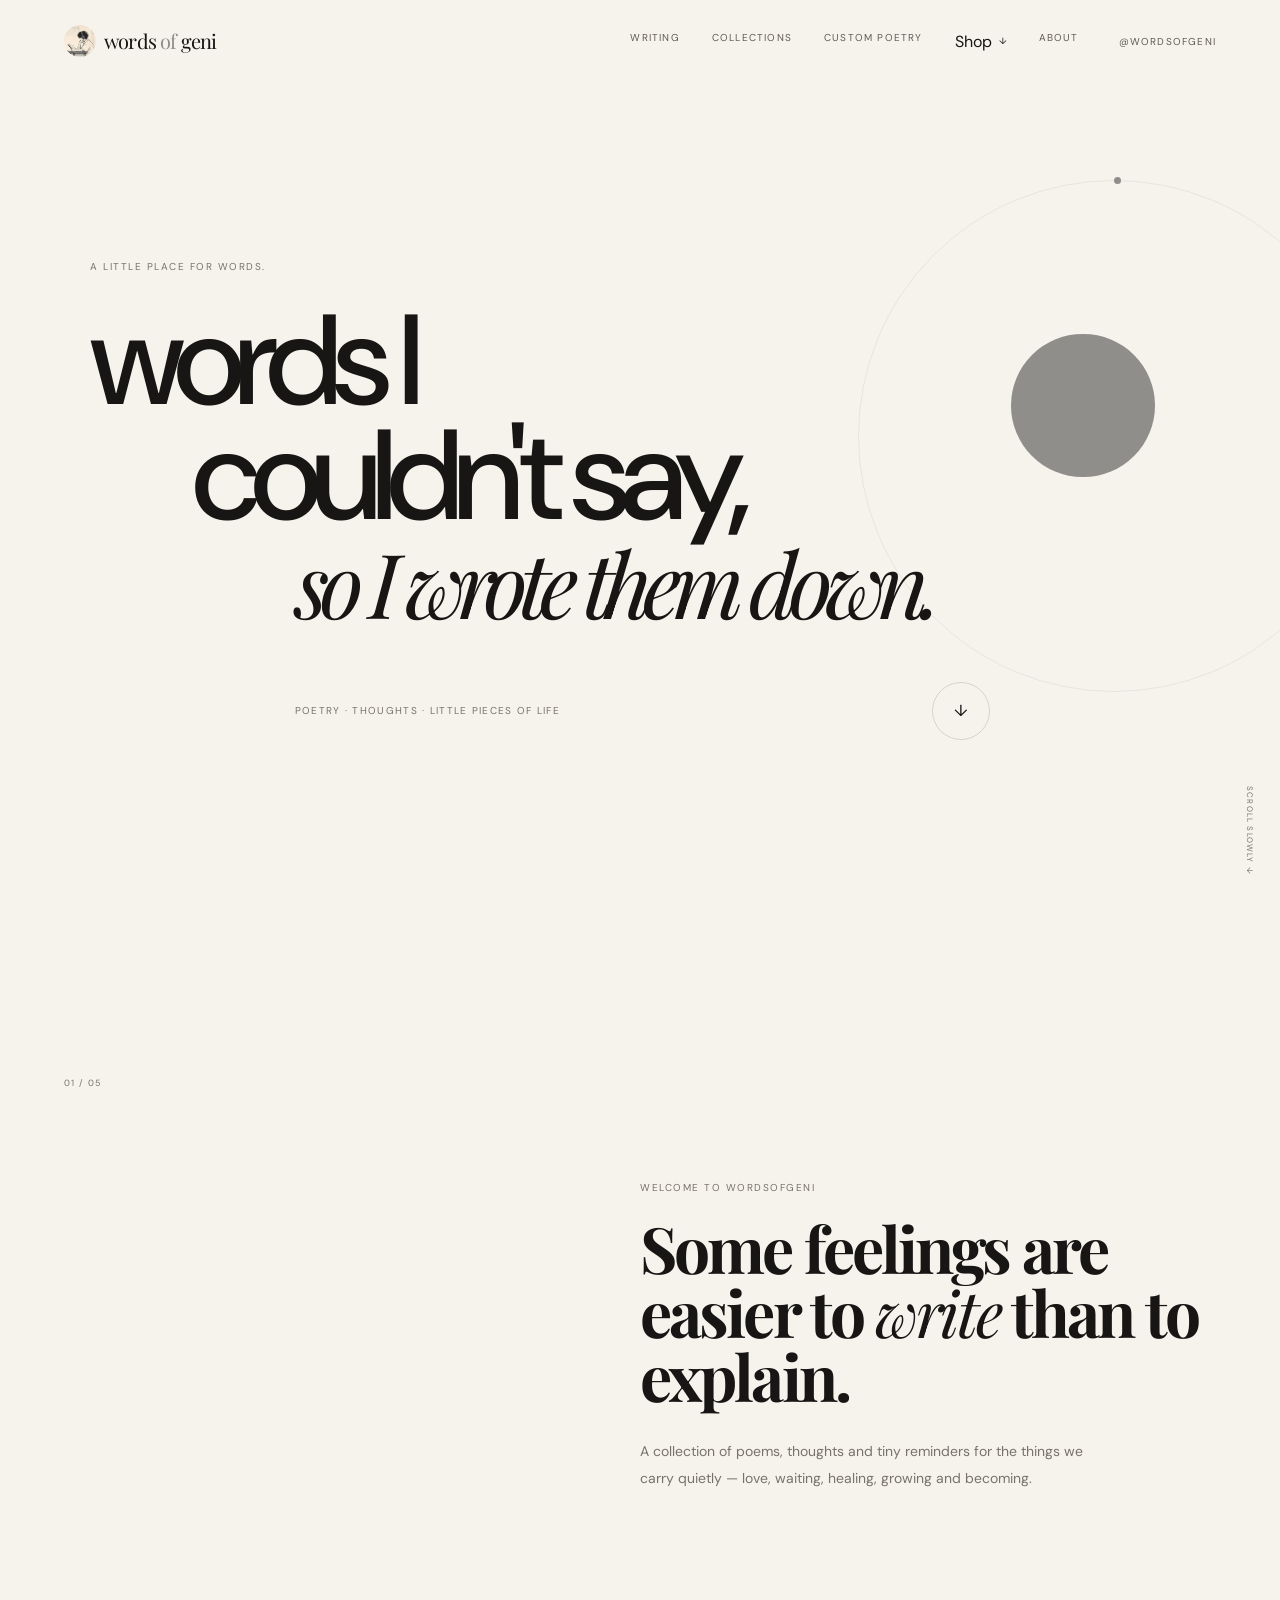
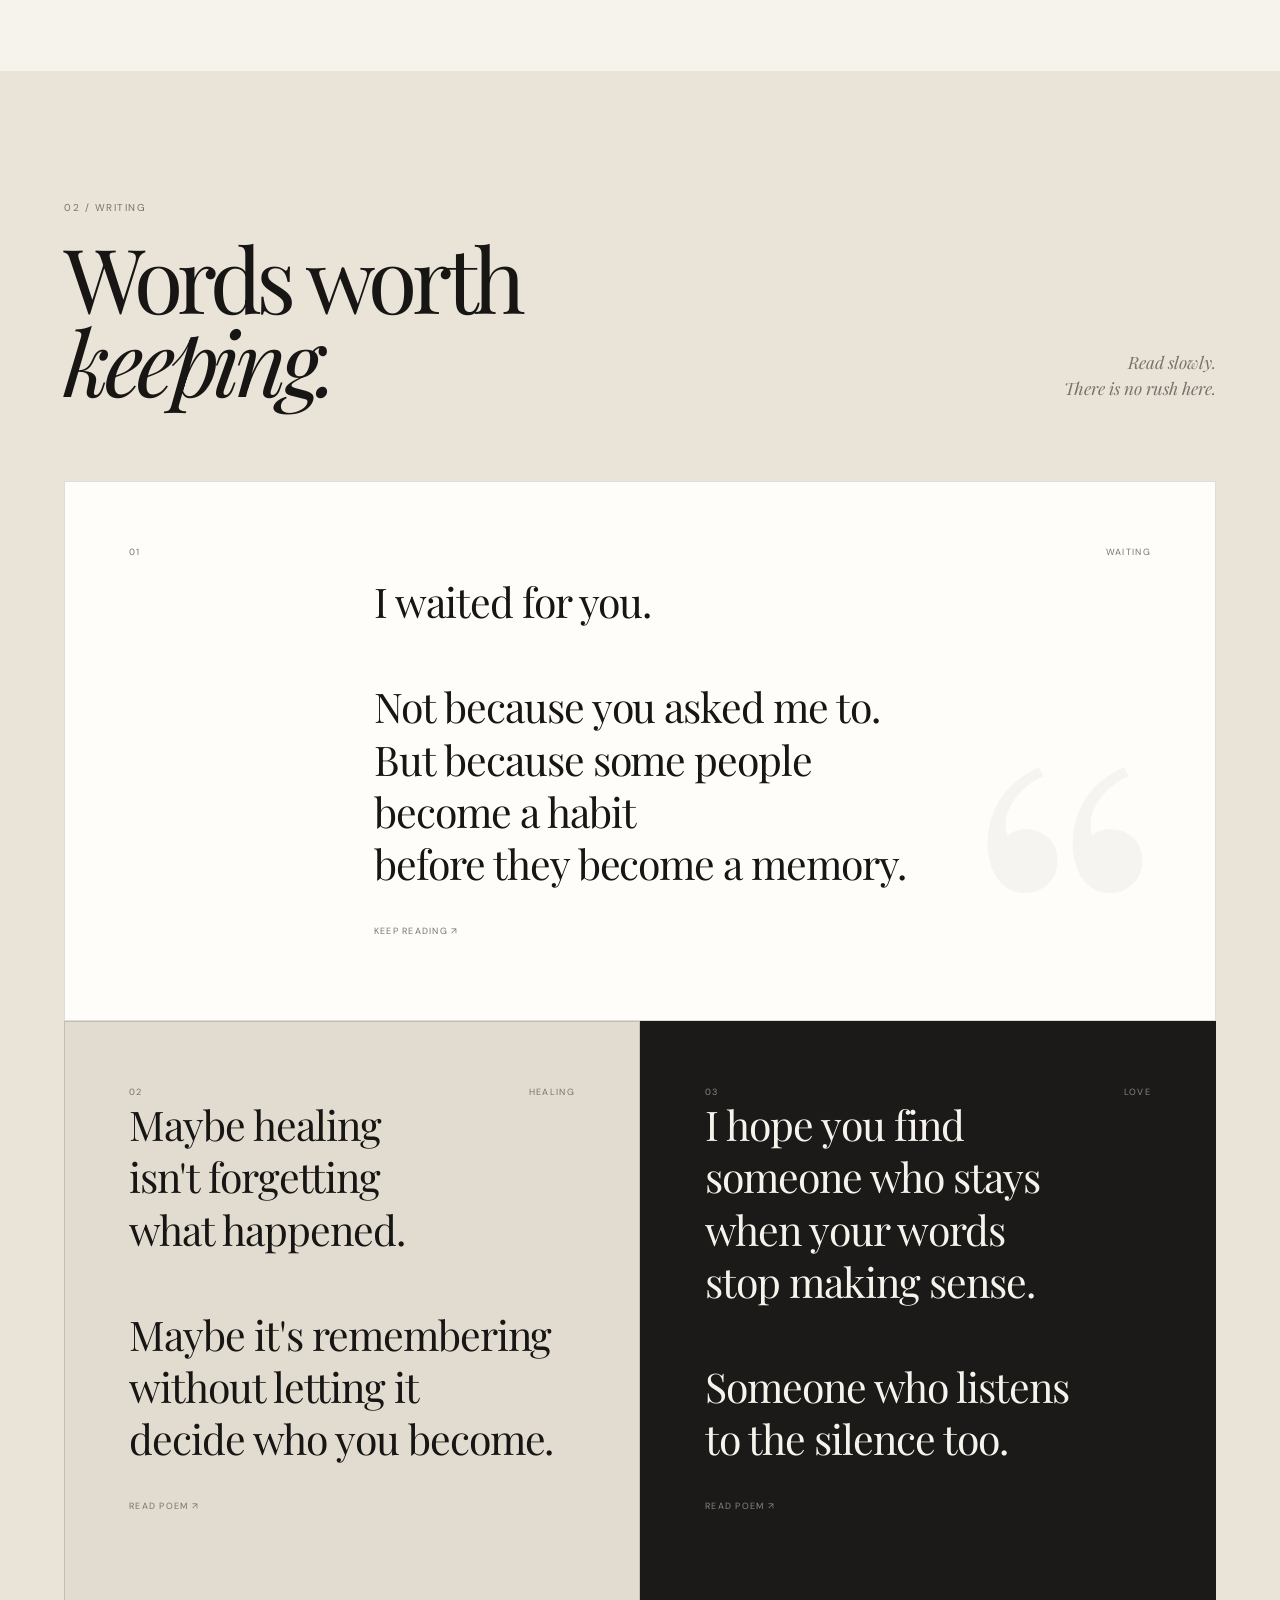
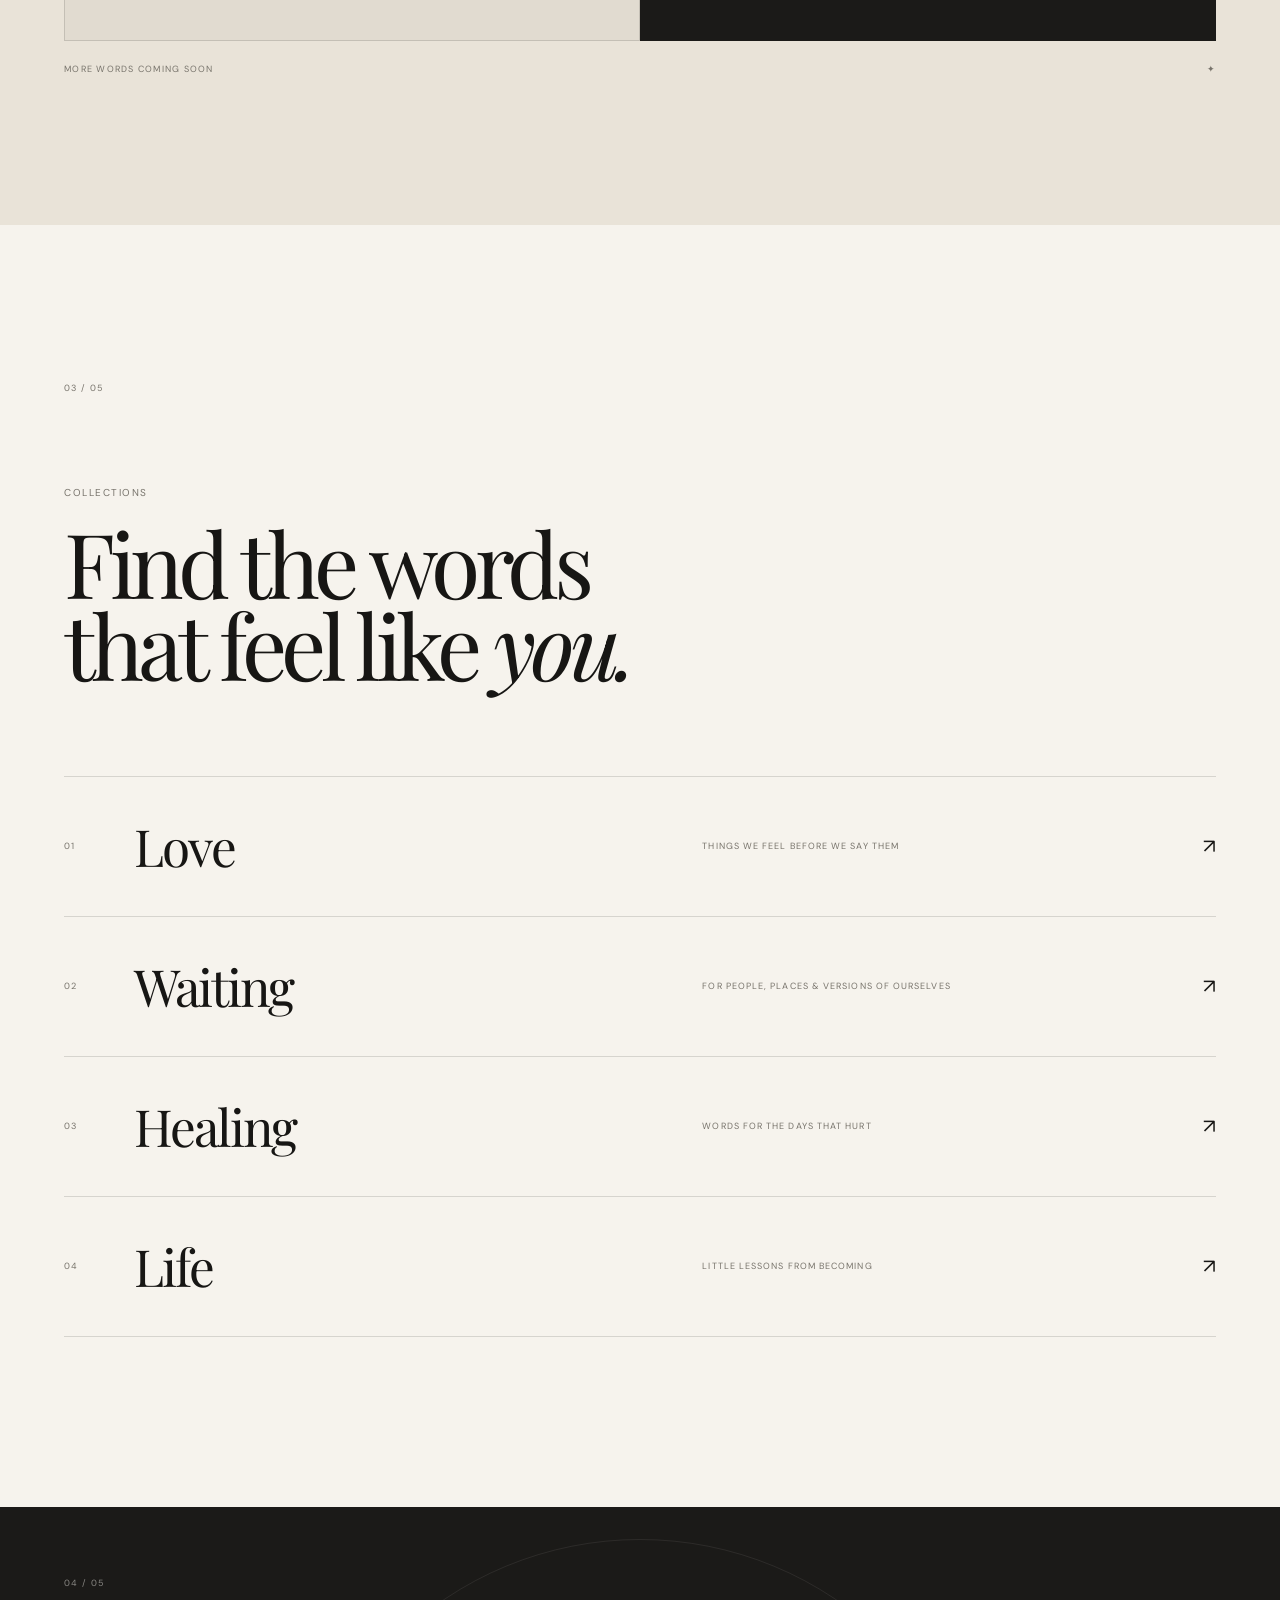
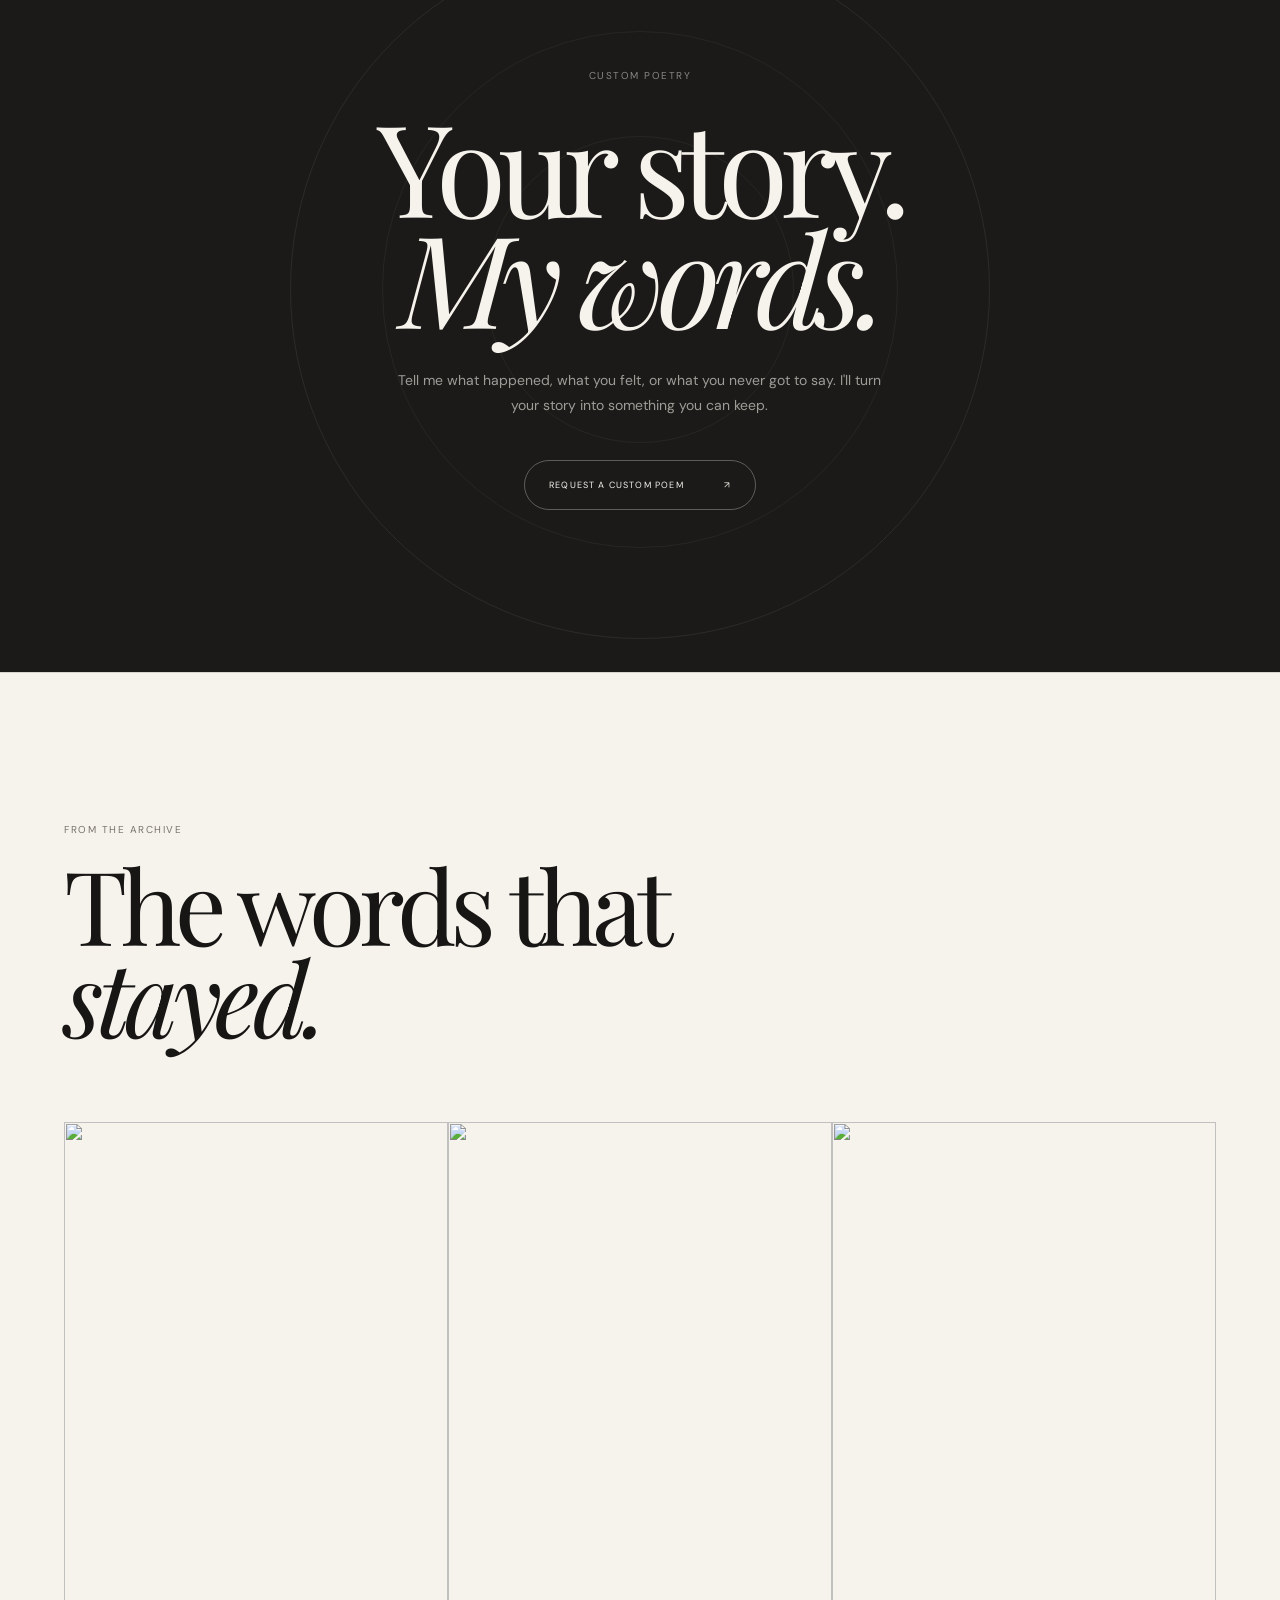
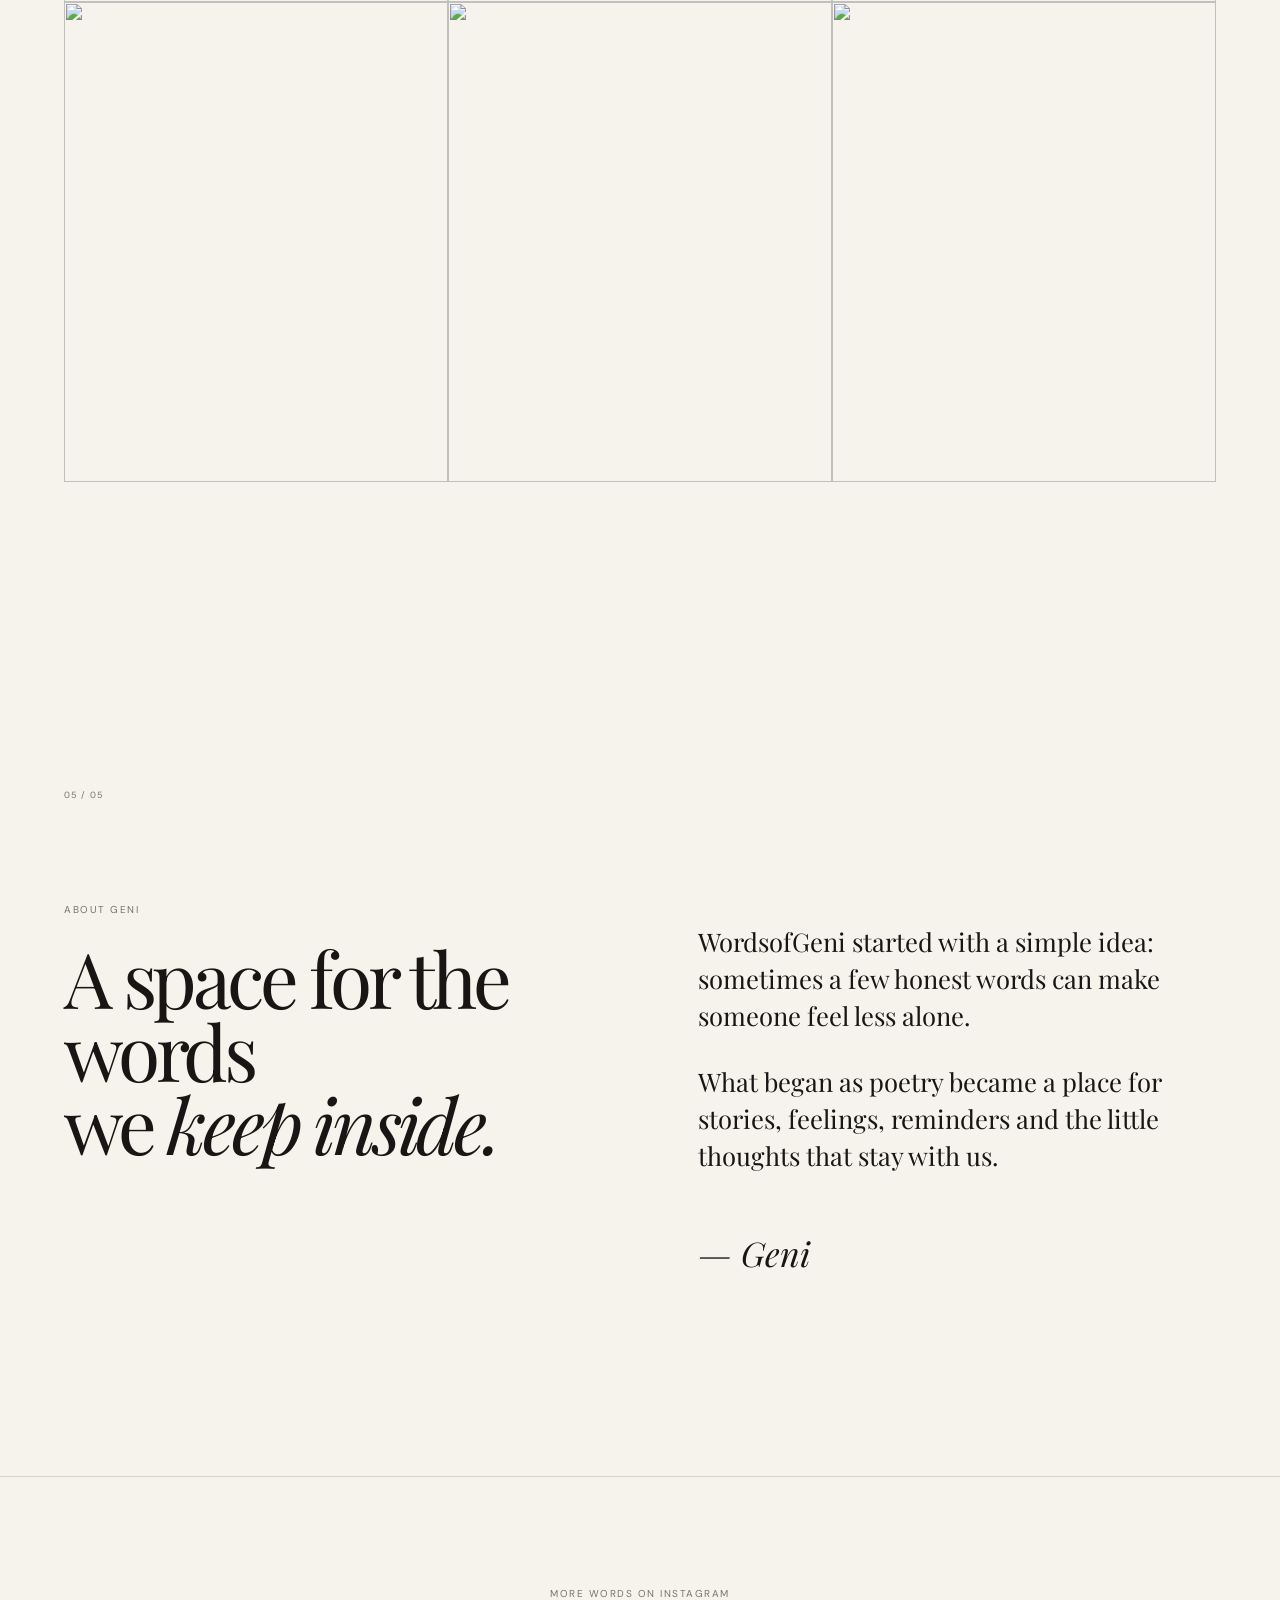
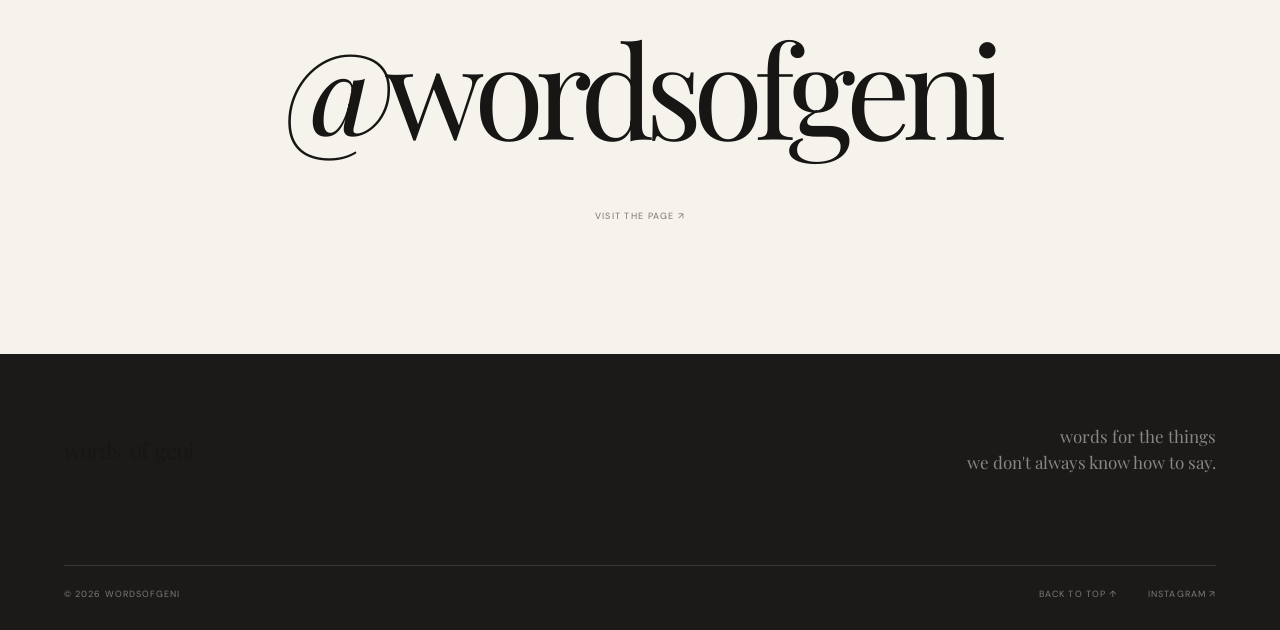
==== index.html @ d3c23aff "Initial WordsofGeni website" ====
<!DOCTYPE html>
<html lang="en">

<head>
    <meta charset="UTF-8" />
    <meta name="viewport" content="width=device-width, initial-scale=1.0" />

    <title>WordsofGeni</title>
    <link rel="icon" type="image/jpeg" href="img/geni.jpg">

    <meta name="description" content="WordsofGeni — poetry, thoughts, feelings and little pieces of life." />

    <link rel="preconnect" href="https://fonts.googleapis.com" />
    <link rel="preconnect" href="https://fonts.gstatic.com" crossorigin />

    <link
        href="https://fonts.googleapis.com/css2?family=DM+Sans:wght@400;500;600&family=Playfair+Display:ital,wght@0,400;0,500;1,400;1,500&display=swap"
        rel="stylesheet" />

    <link rel="stylesheet" href="style.css" />
</head>

<body>

    <!-- PAGE LOADER -->
    <div class="loader">
        <span>geni</span>
    </div>


    <!-- HEADER -->
    <header class="header">

        <a href="#home" class="logo">

            <img src="./img/geni.jpg" alt="WordsofGeni">

            <span class="logo-text">
                words <span>of</span> geni
            </span>

        </a>

        <nav class="nav">

            <a href="index.html#writing">
                Writing
            </a>

            <a href="index.html#collections">
                Collections
            </a>

            <a href="custom-poem.html">
                Custom Poetry
            </a>


            <!-- SHOP -->

            <div class="nav-shop">

                <button class="shop-trigger">
                    Shop
                    <span>↓</span>
                </button>


                <div class="shop-dropdown">

                    <a href="book.html">
                        <span>01</span>
                        Books
                    </a>

                    <a href="./Wallpaper/wallpaper.html">
                        <span>02</span>
                        Wallpapers
                    </a>

                    <a href="templates.html">
                        <span>03</span>
                        Templates
                    </a>

                </div>

            </div>


            <a href="index.html#about">
                About
            </a>

        </nav>
        <a href="https://instagram.com/wordsofgeni" target="_blank" class="instagram">
            @wordsofgeni
        </a>

        <button class="menu-btn" aria-label="Open menu">
            <span></span>
            <span></span>
        </button>

    </header>


    <!-- MOBILE MENU -->
    <div class="mobile-menu">

        <nav>
            <a href="#writing">Writing</a>
            <a href="#collections">Collections</a>
            <a href="#custom">Custom Poetry</a>
            <a href="#about">About</a>

            <a href="https://instagram.com/wordsofgeni" target="_blank">
                Instagram ↗
            </a>
        </nav>

    </div>


    <main id="home">


        <!-- HERO -->
        <section class="hero">

            <div class="hero-orbit">
                <div class="orbit"></div>
                <div class="moon"></div>
            </div>


            <div class="hero-content">

                <p class="eyebrow reveal">
                    A little place for words.
                </p>


                <h1>

                    <span class="reveal">
                        words I
                    </span>

                    <span class="reveal delay-1">
                        couldn't say,
                    </span>

                    <span class="serif italic reveal delay-2">
                        so I wrote them down.
                    </span>

                </h1>


                <div class="hero-bottom reveal delay-3">

                    <p>
                        poetry · thoughts · little pieces of life
                    </p>

                    <a href="#writing" class="circle-btn">
                        ↓
                    </a>

                </div>

            </div>


            <span class="scroll-note">
                scroll slowly ↓
            </span>

        </section>



        <!-- INTRO -->
        <section class="intro section">

            <span class="section-number">
                01 / 05
            </span>


            <div class="two-column">

                <div></div>


                <div class="intro-content reveal">

                    <p class="label">
                        Welcome to WordsofGeni
                    </p>

                    <h2>
                        Some feelings are easier to
                        <em>write</em>
                        than to explain.
                    </h2>

                    <p class="description">
                        A collection of poems, thoughts and tiny
                        reminders for the things we carry quietly —
                        love, waiting, healing, growing and becoming.
                    </p>

                </div>

            </div>

        </section>



        <!-- WRITING -->
        <section class="writing section" id="writing">

            <div class="section-heading reveal">

                <div>

                    <p class="label">
                        02 / Writing
                    </p>

                    <h2>
                        Words worth<br />
                        <em>keeping.</em>
                    </h2>

                </div>


                <p class="side-note">
                    Read slowly.<br />
                    There is no rush here.
                </p>

            </div>



            <!-- FEATURED POEM -->
            <article class="poem featured reveal">

                <div class="poem-meta">

                    <span>01</span>

                    <span>
                        waiting
                    </span>

                </div>


                <div class="poem-center">

                    <p>

                        I waited for you.

                        <br /><br />

                        Not because you asked me to.

                        <br />

                        But because some people

                        <br />

                        become a habit

                        <br />

                        before they become a memory.

                    </p>


                    <a href="#custom" class="text-link">
                        keep reading ↗
                    </a>

                </div>


                <span class="quote">
                    “
                </span>

            </article>



            <!-- TWO POEMS -->
            <div class="poem-grid">


                <article class="poem light reveal">

                    <div class="poem-meta">
                        <span>02</span>
                        <span>healing</span>
                    </div>


                    <p>

                        Maybe healing

                        <br />

                        isn't forgetting

                        <br />

                        what happened.

                        <br /><br />

                        Maybe it's remembering

                        <br />

                        without letting it

                        <br />

                        decide who you become.

                    </p>


                    <a href="#collections" class="text-link">
                        read poem ↗
                    </a>

                </article>



                <article class="poem dark reveal">

                    <div class="poem-meta">
                        <span>03</span>
                        <span>love</span>
                    </div>


                    <p>

                        I hope you find

                        <br />

                        someone who stays

                        <br />

                        when your words

                        <br />

                        stop making sense.

                        <br /><br />

                        Someone who listens

                        <br />

                        to the silence too.

                    </p>


                    <a href="#collections" class="text-link">
                        read poem ↗
                    </a>

                </article>

            </div>


            <div class="poem-footer">

                <span>
                    more words coming soon
                </span>

                <span>
                    ✦
                </span>

            </div>

        </section>



        <!-- COLLECTIONS -->
        <section class="collections section" id="collections">

            <span class="section-number">
                03 / 05
            </span>


            <div class="collections-heading reveal">

                <p class="label">
                    Collections
                </p>

                <h2>
                    Find the words<br />
                    that feel like
                    <em>you.</em>
                </h2>

            </div>


            <div class="collection-list">


                <a href="#" class="collection reveal">

                    <span>01</span>

                    <strong>
                        Love
                    </strong>

                    <small>
                        things we feel before we say them
                    </small>

                    <b>
                        ↗
                    </b>

                </a>



                <a href="#" class="collection reveal">

                    <span>02</span>

                    <strong>
                        Waiting
                    </strong>

                    <small>
                        for people, places & versions of ourselves
                    </small>

                    <b>
                        ↗
                    </b>

                </a>



                <a href="#" class="collection reveal">

                    <span>03</span>

                    <strong>
                        Healing
                    </strong>

                    <small>
                        words for the days that hurt
                    </small>

                    <b>
                        ↗
                    </b>

                </a>



                <a href="#" class="collection reveal">

                    <span>04</span>

                    <strong>
                        Life
                    </strong>

                    <small>
                        little lessons from becoming
                    </small>

                    <b>
                        ↗
                    </b>

                </a>

            </div>

        </section>



        <!-- CUSTOM POETRY -->
        <section class="custom" id="custom">

            <div class="custom-orbit"></div>


            <span class="section-number">
                04 / 05
            </span>


            <div class="custom-content reveal">

                <p class="label">
                    Custom Poetry
                </p>

                <h2>
                    Your story.
                    <br />
                    <em>My words.</em>
                </h2>

                <p>
                    Tell me what happened, what you felt,
                    or what you never got to say.
                    I'll turn your story into something
                    you can keep.
                </p>


                <a href="custom-poem.html" class="button">
                    Request a custom poem
                    <span>↗</span>
                </a>

            </div>

        </section>

        <section class="archive-section">

            <div class="archive-heading reveal">
                <p class="label">FROM THE ARCHIVE</p>

                <h2>
                    The words that
                    <em>stayed.</em>
                </h2>
            </div>


            <div class="archive-grid reveal">

                <div class="archive-post">
                    <img src="img/archive/post-01.jpg" alt="">
                </div>

                <div class="archive-post">
                    <img src="img/archive/post-02.jpg" alt="">
                </div>

                <div class="archive-post">
                    <img src="img/archive/post-03.jpg" alt="">
                </div>

                <div class="archive-post">
                    <img src="img/archive/post-04.jpg" alt="">
                </div>

                <div class="archive-post">
                    <img src="img/archive/post-05.jpg" alt="">
                </div>

                <div class="archive-post">
                    <img src="img/archive/post-06.jpg" alt="">
                </div>

            </div>

        </section>

        <!-- ABOUT -->
        <section class="about section" id="about">

            <span class="section-number">
                05 / 05
            </span>


            <div class="about-grid">

                <div class="about-title reveal">

                    <p class="label">
                        About Geni
                    </p>

                    <h2>
                        A space for the words
                        <br />
                        we
                        <em>keep inside.</em>
                    </h2>

                </div>


                <div class="about-text reveal">

                    <p>
                        WordsofGeni started with a simple idea:
                        sometimes a few honest words can make
                        someone feel less alone.
                    </p>

                    <p>
                        What began as poetry became a place for
                        stories, feelings, reminders and the little
                        thoughts that stay with us.
                    </p>

                    <p class="signature">
                        — Geni
                    </p>

                </div>

            </div>

        </section>



        <!-- INSTAGRAM -->
        <section class="instagram-section">

            <div class="instagram-content reveal">

                <p class="label">
                    More words on Instagram
                </p>

                <h2>
                    @wordsofgeni
                </h2>

                <a href="https://instagram.com/wordsofgeni" target="_blank" class="text-link">
                    visit the page ↗
                </a>

            </div>

        </section>

    </main>



    <!-- FOOTER -->
    <footer>

        <div class="footer-top">

            <a href="#home" class="logo">
                words <span>of</span> geni
            </a>

            <p>
                words for the things<br />
                we don't always know how to say.
            </p>

        </div>


        <div class="footer-bottom">

            <span>
                © <span id="year"></span> WordsofGeni
            </span>


            <div>

                <a href="#home">
                    back to top ↑
                </a>

                <a href="https://instagram.com/wordsofgeni" target="_blank">
                    instagram ↗
                </a>

            </div>

        </div>

    </footer>


    <script src="script.js"></script>

</body>

</html>
---- style.css ----
:root {
  --paper: #f6f3ed;
  --paper-dark: #e9e3d8;
  --ink: #171614;
  --muted: #77736b;
  --line: rgba(23, 22, 20, 0.14);
  --dark: #1b1a18;

  --serif: "Playfair Display", Georgia, serif;
  --sans: "DM Sans", Arial, sans-serif;

  --ease: cubic-bezier(.22, 1, .36, 1);
}


* {
  margin: 0;
  padding: 0;
  box-sizing: border-box;
}


html {
  scroll-behavior: smooth;
}


body {
  background: var(--paper);
  color: var(--ink);
  font-family: var(--sans);
  overflow-x: hidden;
  -webkit-font-smoothing: antialiased;
}


body.menu-open {
  overflow: hidden;
}


::selection {
  background: var(--ink);
  color: var(--paper);
}


a {
  color: inherit;
  text-decoration: none;
}


button {
  font-family: inherit;
}


/* =========================
   LOADER
========================= */

.loader {
  position: fixed;
  inset: 0;
  z-index: 9999;

  display: grid;
  place-items: center;

  background: var(--ink);
  color: var(--paper);

  transition:
    transform 1s var(--ease);
}


.loader.hide {
  transform: translateY(-100%);
}


.loader span {
  font-family: var(--serif);
  font-style: italic;
  font-size: 60px;

  animation: loaderPulse 1s infinite alternate;
}


@keyframes loaderPulse {

  from {
    opacity: .3;
    transform: translateY(5px);
  }

  to {
    opacity: 1;
    transform: translateY(-5px);
  }

}


/* =========================
   HEADER
========================= */

.header {
  position: fixed;

  top: 0;
  left: 0;

  width: 100%;
  height: 82px;

  padding: 0 5vw;

  display: flex;
  align-items: center;
  justify-content: space-between ;

  z-index: 100;

  transition:
    background .4s ease,
    backdrop-filter .4s ease;
}


.header.scrolled {
  background: rgba(246, 243, 237, .85);
  backdrop-filter: blur(15px);
  border-bottom: 1px solid var(--line);
}


.logo {
  display: flex;
  align-items: center;
  gap: 8px;
  color: var(--ink);
  font-family: var(--serif);
  font-size: 22px;
  text-decoration: none;
  letter-spacing: -0.04em;
}
.logo img {
    width: 32px;
    height: 32px;
    object-fit: cover;
    border-radius: 50%;

    flex-shrink: 0;
}

.logo-text {
    font-family: var(--serif);
    font-size: 20px;
    line-height: 1;
    letter-spacing: -.04em;
}

.logo-text span {
    opacity: .45;
}


.nav {
  display: flex;
  gap: 32px;
  margin-left: auto;
  margin-right: 40px;
}


.nav a,
.instagram {
  position: relative;

  font-size: 10px;
  text-transform: uppercase;
  letter-spacing: .12em;

  color: #5f5b54;
}


.nav a::after,
.instagram::after,
.footer-bottom a::after {
  content: "";

  position: absolute;

  left: 0;
  bottom: -5px;

  width: 100%;
  height: 1px;

  background: currentColor;

  transform: scaleX(0);
  transform-origin: right;

  transition: transform .4s var(--ease);
}


.nav a:hover::after,
.instagram:hover::after,
.footer-bottom a:hover::after {
  transform: scaleX(1);
  transform-origin: left;
}

/* =========================
   SHOP NAV DROPDOWN
========================= */

.nav-shop {
  position: relative;
}


.shop-trigger {
  display: flex;

  align-items: center;

  gap: 7px;

  padding: 0;

  border: 0;

  background: none;

  color: inherit;

  font-family: inherit;

  font-size: inherit;

  cursor: pointer;
}


.shop-trigger span {
  font-size: 9px;

  transition:
    transform .4s var(--ease);
}


.nav-shop:hover .shop-trigger span {
  transform: rotate(180deg);
}


.shop-dropdown {
  position: absolute;

  top: calc(100% + 20px);

  left: 50%;

  width: 210px;

  padding: 10px;

  transform:
    translateX(-50%)
    translateY(10px);

  background: var(--paper);

  border: 1px solid var(--line);

  box-shadow:
    0 20px 50px rgba(0,0,0,.1);

  opacity: 0;

  visibility: hidden;

  pointer-events: none;

  transition:
    opacity .35s ease,
    transform .45s var(--ease),
    visibility .35s ease;
}


.nav-shop:hover .shop-dropdown,
.nav-shop:focus-within .shop-dropdown {

  opacity: 1;

  visibility: visible;

  pointer-events: auto;

  transform:
    translateX(-50%)
    translateY(0);

}


.shop-dropdown a {

  display: flex;

  align-items: center;

  gap: 15px;

  padding: 14px 12px;

  color: var(--ink);

  font-family: var(--serif);

  font-size: 19px;

  transition:
    background .3s ease,
    padding-left .3s ease;

}


.shop-dropdown a:hover {

  background: var(--paper-dark);

  padding-left: 18px;

}


.shop-dropdown a span {

  font-family: var(--sans);

  font-size: 7px;

  letter-spacing: .1em;

  color: var(--muted);

}
/* =========================
   MOBILE MENU
========================= */

.menu-btn {
  display: none;

  width: 42px;
  height: 42px;

  border-radius: 50%;
  border: 1px solid var(--line);

  background: transparent;

  position: relative;

  cursor: pointer;
}


.menu-btn span {
  position: absolute;

  left: 13px;

  width: 15px;
  height: 1px;

  background: var(--ink);

  transition: .4s var(--ease);
}


.menu-btn span:first-child {
  top: 17px;
}


.menu-btn span:last-child {
  top: 23px;
}


.menu-btn.active span:first-child {
  top: 20px;
  transform: rotate(45deg);
}


.menu-btn.active span:last-child {
  top: 20px;
  transform: rotate(-45deg);
}


.mobile-menu {
  position: fixed;
  inset: 0;

  z-index: 90;

  display: grid;
  place-items: center;

  background: var(--paper);

  transform: translateY(-100%);

  transition: transform .8s var(--ease);
}


.mobile-menu.open {
  transform: translateY(0);
}


.mobile-menu nav {
  display: flex;
  flex-direction: column;
  gap: 18px;

  text-align: center;
}


.mobile-menu a {
  font-family: var(--serif);
  font-size: 42px;
}


/* =========================
   COMMON
========================= */

.section {
  padding: 150px 5vw;
}


.label,
.eyebrow {
  font-size: 10px;

  text-transform: uppercase;
  letter-spacing: .15em;

  color: var(--muted);
}


.section-number {
  font-size: 9px;

  text-transform: uppercase;
  letter-spacing: .15em;

  color: var(--muted);
}


.serif,
em {
  font-family: var(--serif);
  font-weight: 400;
}


.italic {
  font-style: italic;
}


/* =========================
   HERO
========================= */

.hero {
  min-height: 100vh;

  position: relative;

  display: flex;
  align-items: center;

  padding: 100px 5vw 60px;

  overflow: hidden;
}


.hero-content {
  width: 100%;
  max-width: 1100px;

  margin: 60px auto 0;
}


.hero h1 {
  margin-top: 30px;

  font-size: clamp(55px, 10vw, 150px);

  line-height: .9;

  letter-spacing: -.07em;

  font-weight: 500;

  position: relative;

  z-index: 2;
}


.hero h1 span {
  display: block;
}


.hero h1 span:nth-child(2) {
  padding-left: 8vw;
}


.hero h1 span:nth-child(3) {
  padding-left: 16vw;

  font-size: .7em;
  line-height: 1.1;
}


.hero-bottom {
  margin-top: 50px;

  padding-left: 16vw;

  display: flex;
  align-items: center;
  justify-content: space-between;

  max-width: 900px;
}


.hero-bottom p {
  font-size: 10px;

  text-transform: uppercase;
  letter-spacing: .13em;

  color: var(--muted);
}


.circle-btn {
  width: 58px;
  height: 58px;

  border: 1px solid var(--line);

  border-radius: 50%;

  display: grid;
  place-items: center;

  transition:
    background .4s var(--ease),
    color .4s var(--ease),
    transform .4s var(--ease);
}


.circle-btn:hover {
  background: var(--ink);
  color: var(--paper);

  transform: rotate(-10deg);
}


.scroll-note {
  position: absolute;

  right: 25px;
  bottom: 25px;

  writing-mode: vertical-rl;

  font-size: 8px;

  text-transform: uppercase;
  letter-spacing: .15em;

  color: var(--muted);
}


/* Moon */

.hero-orbit {
  position: absolute;

  width: 40vw;
  height: 40vw;

  max-width: 520px;
  max-height: 520px;

  right: -7vw;
  top: 20%;

  opacity: .45;
}


.orbit {
  position: absolute;
  inset: 0;

  border: 1px solid var(--line);
  border-radius: 50%;

  animation: rotateOrbit 25s linear infinite;
}


.orbit::after {
  content: "";

  position: absolute;

  top: -4px;
  left: 50%;

  width: 7px;
  height: 7px;

  border-radius: 50%;

  background: var(--ink);
}


.moon {
  position: absolute;

  width: 28%;
  aspect-ratio: 1;

  top: 30%;
  left: 30%;
  background: var(--ink);

  border-radius: 50%;

  box-shadow:
    28px -14px 0 -5px var(--paper);
}


@keyframes rotateOrbit {

  to {
    transform: rotate(360deg);
  }

}


/* =========================
   INTRO
========================= */

.intro {
  padding-top: 170px;
  padding-bottom: 180px;
}


.two-column {
  display: grid;
  grid-template-columns: 1fr 1fr;

  margin-top: 90px;
}


.intro-content {
  max-width: 600px;
}


.intro-content h2 {
  margin: 22px 0 30px;

  font-family: var(--serif);

  font-size: clamp(38px, 5vw, 65px);

  line-height: 1;

  letter-spacing: -.045em;
}


.description {
  max-width: 450px;

  color: var(--muted);

  font-size: 14px;

  line-height: 1.9;
}


/* =========================
   WRITING
========================= */

.writing {
  background: var(--paper-dark);

  padding-top: 130px;
  padding-bottom: 150px;
}


.section-heading {
  display: flex;
  justify-content: space-between;
  align-items: flex-end;

  margin-bottom: 80px;
}


.section-heading h2,
.collections-heading h2 {
  margin-top: 22px;

  font-family: var(--serif);

  font-size: clamp(55px, 7vw, 100px);

  line-height: .92;

  font-weight: 400;

  letter-spacing: -.06em;
}


.side-note {
  font-family: var(--serif);
  font-style: italic;

  color: var(--muted);

  font-size: 17px;

  line-height: 1.5;

  text-align: right;
}


/* Poems */

.poem {
  position: relative;

  min-height: 540px;

  padding: clamp(30px, 5vw, 70px);

  border: 1px solid var(--line);

  overflow: hidden;

  transition:
    transform .6s var(--ease);
}


.poem:hover {
  transform: translateY(-6px);
}


.featured {
  background: #fffdf9;

  display: flex;
  flex-direction: column;
  justify-content: space-between;
}


.poem-meta {
  display: flex;
  justify-content: space-between;

  font-size: 9px;

  text-transform: uppercase;
  letter-spacing: .15em;

  color: var(--muted);
}


.poem-center {
  max-width: 700px;

  margin: auto;

  position: relative;
  z-index: 2;
}


.poem-center p,
.poem-grid .poem > p {
  font-family: var(--serif);

  font-size: clamp(26px, 3.2vw, 47px);

  line-height: 1.28;

  letter-spacing: -.025em;
}


.text-link {
  display: inline-block;

  margin-top: 35px;

  font-size: 9px;

  text-transform: uppercase;
  letter-spacing: .14em;

  color: var(--muted);

  transition: transform .4s var(--ease);
}


.text-link:hover {
  transform: translateX(5px);
}


.quote {
  position: absolute;

  right: 4%;
  bottom: -14%;

  font-family: var(--serif);

  font-size: 500px;

  line-height: .7;

  color: rgba(23,22,20,.035);
}


.poem-grid {
  display: grid;

  grid-template-columns: 1fr 1fr;
}


.poem-grid .poem {
  min-height: 620px;
}


.light {
  background: #e1dbd0;
}


.dark {
  background: var(--dark);

  color: var(--paper);

  border-color: transparent;
}


.dark .poem-meta,
.dark .text-link {
  color: rgba(246,243,237,.5);
}


.poem-footer {
  display: flex;
  justify-content: space-between;

  padding-top: 22px;

  font-size: 9px;

  text-transform: uppercase;
  letter-spacing: .14em;

  color: var(--muted);
}


/* =========================
   COLLECTIONS
========================= */

.collections {
  padding-top: 150px;
  padding-bottom: 170px;
}


.collections-heading {
  margin-top: 90px;
  margin-bottom: 90px;
}


.collection-list {
  border-top: 1px solid var(--line);
}


.collection {
  display: grid;

  grid-template-columns:
    70px
    1.2fr
    1fr
    40px;

  align-items: center;

  min-height: 140px;

  border-bottom: 1px solid var(--line);

  transition:
    background .5s var(--ease),
    padding .5s var(--ease);
}


.collection:hover {
  background: var(--paper-dark);

  padding-left: 25px;
  padding-right: 25px;
}


.collection span,
.collection small {
  font-size: 9px;

  text-transform: uppercase;
  letter-spacing: .12em;

  color: var(--muted);
}


.collection strong {
  font-family: var(--serif);

  font-size: clamp(32px, 4vw, 55px);

  font-weight: 400;

  letter-spacing: -.04em;
}


.collection b {
  justify-self: end;

  font-size: 20px;

  font-weight: 400;

  transition: transform .4s var(--ease);
}


.collection:hover b {
  transform: translate(5px, -5px);
}


/* =========================
   CUSTOM POETRY
========================= */

.custom {
  min-height: 85vh;

  position: relative;

  display: grid;
  place-items: center;

  text-align: center;

  padding: 100px 5vw;

  background: var(--dark);

  color: var(--paper);

  overflow: hidden;
}


.custom > .section-number {
  position: absolute;

  top: 70px;
  left: 5vw;

  color: rgba(246,243,237,.5);
}


.custom-content {
  position: relative;

  z-index: 2;

  max-width: 800px;
}


.custom .label {
  color: rgba(246,243,237,.5);
}


.custom h2 {
  margin: 28px 0 35px;

  font-family: var(--serif);

  font-size: clamp(65px, 10vw, 145px);

  line-height: .87;

  font-weight: 400;

  letter-spacing: -.065em;
}


.custom-content > p:not(.label) {
  max-width: 500px;

  margin: auto;

  color: rgba(246,243,237,.6);

  font-size: 14px;

  line-height: 1.8;
}


.button {
  display: inline-flex;

  gap: 40px;

  align-items: center;

  margin-top: 42px;

  padding: 18px 24px;

  border: 1px solid rgba(246,243,237,.3);

  border-radius: 100px;

  font-size: 9px;

  text-transform: uppercase;
  letter-spacing: .13em;

  transition:
    background .4s var(--ease),
    color .4s var(--ease),
    transform .4s var(--ease);
}


.button:hover {
  background: var(--paper);

  color: var(--ink);

  transform: translateY(-4px);
}


.custom-orbit {
  position: absolute;

  width: 55vw;
  max-width: 700px;

  aspect-ratio: 1;

  border: 1px solid rgba(246,243,237,.08);

  border-radius: 50%;
}


.custom-orbit::before,
.custom-orbit::after {
  content: "";

  position: absolute;

  border: 1px solid rgba(246,243,237,.05);

  border-radius: 50%;
}


.custom-orbit::before {
  inset: 13%;
}


.custom-orbit::after {
  inset: 28%;
}


/* =========================
   ABOUT
========================= */

.about {
  padding-top: 150px;
  padding-bottom: 170px;
}


.about-grid {
  display: grid;

  grid-template-columns: 1fr 1fr;

  gap: 10%;

  margin-top: 100px;
}


.about-title h2 {
  margin-top: 25px;

  font-family: var(--serif);

  font-size: clamp(48px, 6vw, 90px);

  font-weight: 400;

  line-height: .95;

  letter-spacing: -.055em;
}


.about-text {
  max-width: 500px;

  padding-top: 20px;
}


.about-text p {
  margin-bottom: 28px;

  font-family: var(--serif);

  font-size: clamp(21px, 2vw, 29px);

  line-height: 1.45;
}


.about-text .signature {
  margin-top: 55px;

  font-style: italic;

  font-size: 34px;
}


/* =========================
   INSTAGRAM
========================= */

.instagram-section {
  padding: 110px 5vw 130px;

  border-top: 1px solid var(--line);

  text-align: center;
}


.instagram-content h2 {
  margin: 30px 0;

  font-family: var(--serif);

  font-size: clamp(55px, 10vw, 145px);

  line-height: .9;

  letter-spacing: -.07em;

  font-weight: 400;
}


/* =========================
   FOOTER
========================= */

footer {
  background: var(--dark);

  color: var(--paper);

  padding: 70px 5vw 30px;
}


.footer-top {
  display: flex;
  justify-content: space-between;

  padding-bottom: 90px;
}


.footer-top p {
  color: rgba(246,243,237,.5);

  font-family: var(--serif);

  font-size: 17px;

  line-height: 1.5;

  text-align: right;
}


.footer-bottom {
  display: flex;

  justify-content: space-between;

  padding-top: 22px;

  border-top: 1px solid rgba(246,243,237,.13);

  color: rgba(246,243,237,.45);

  font-size: 9px;

  text-transform: uppercase;
  letter-spacing: .12em;
}


.footer-bottom div {
  display: flex;
  gap: 30px;
}


.footer-bottom a {
  position: relative;
}


/* =========================
   SCROLL REVEAL
========================= */

.reveal {
  opacity: 0;

  transform: translateY(40px);

  transition:
    opacity 1s var(--ease),
    transform 1s var(--ease);
}


.reveal.visible {
  opacity: 1;

  transform: translateY(0);
}


.delay-1 {
  transition-delay: .12s;
}


.delay-2 {
  transition-delay: .24s;
}


.delay-3 {
  transition-delay: .36s;
}


/* =========================
   MOBILE
========================= */

@media (max-width: 900px) {

  .nav,
  .instagram {
    display: none;
  }


  .menu-btn {
    display: block;
  }


  .hero-orbit {
    width: 65vw;
    height: 65vw;

    right: -25vw;

    opacity: .3;
  }


  .two-column,
  .about-grid {
    grid-template-columns: 1fr;

    gap: 55px;
  }


  .poem-grid {
    grid-template-columns: 1fr;
  }


  .collection {
    grid-template-columns:
      50px
      1fr
      40px;
  }


  .collection small {
    display: none;
  }

}


@media (max-width: 600px) {

  .header {
    height: 72px;

    padding: 0 24px;
  }


  .section {
    padding-left: 24px;
    padding-right: 24px;

    padding-top: 100px;
    padding-bottom: 110px;
  }


  .hero {
    min-height: 95vh;

    padding-left: 24px;
    padding-right: 24px;
  }


  .hero h1 {
    font-size: 14vw;
  }


  .hero h1 span:nth-child(2) {
    padding-left: 5vw;
  }


  .hero h1 span:nth-child(3) {
    padding-left: 9vw;
  }


  .hero-bottom {
    padding-left: 9vw;

    margin-top: 40px;
  }


  .hero-bottom p {
    max-width: 180px;

    line-height: 1.6;
  }


  .scroll-note {
    display: none;
  }


  .section-heading {
    display: block;

    margin-bottom: 55px;
  }


  .side-note {
    margin-top: 30px;

    text-align: left;
  }


  .poem {
    min-height: 480px;

    padding: 28px;
  }


  .poem-grid .poem {
    min-height: 520px;
  }


  .collection {
    min-height: 110px;
  }


  .collection strong {
    font-size: 32px;
  }


  .custom {
    min-height: 80vh;
  }


  .custom h2 {
    font-size: 18vw;
  }


  .custom-orbit {
    width: 110vw;
  }


  .footer-top {
    flex-direction: column;

    gap: 50px;
  }


  .footer-top p {
    text-align: left;
  }


  .footer-bottom {
    flex-direction: column;

    gap: 20px;
  }


  .footer-bottom div {
    gap: 20px;
  }

}

/* =========================
   CUSTOM POEM PAGE
========================= */

.custom-page {
  background: var(--paper);
}


/* HERO */

.custom-hero {
  min-height: 100vh;

  position: relative;

  display: flex;
  align-items: center;

  padding: 120px 5vw 100px;

  overflow: hidden;
}


.back-link {
  position: absolute;

  top: 120px;
  left: 5vw;

  font-size: 9px;

  text-transform: uppercase;

  letter-spacing: .13em;

  color: var(--muted);
}


.custom-page-content {
  width: 100%;
  max-width: 1000px;

  margin: auto;

  text-align: center;
}


.custom-page-content h1 {
  margin-top: 30px;

  font-size: clamp(70px, 12vw, 170px);

  line-height: .85;

  letter-spacing: -.07em;

  font-weight: 500;
}


.custom-page-content h1 span {
  display: block;
}


.custom-page-content h1 span:nth-child(2) {
  font-size: .7em;

  margin-top: 15px;
}


.custom-description {
  max-width: 480px;

  margin: 45px auto;

  color: var(--muted);

  font-family: var(--serif);

  font-size: 18px;

  line-height: 1.65;
}


.custom-page-content .circle-btn {
  margin: auto;
}


/* REQUEST */

.request-section {
  padding: 150px 5vw 170px;

  background: var(--paper-dark);
}


.request-heading {
  max-width: 700px;

  margin: 0 auto 80px;

  text-align: center;
}


.request-heading h2 {
  margin: 25px 0;

  font-family: var(--serif);

  font-size: clamp(50px, 7vw, 90px);

  line-height: .95;

  letter-spacing: -.055em;

  font-weight: 400;
}


.request-heading > p:last-child {
  color: var(--muted);

  font-size: 14px;

  line-height: 1.7;
}


.request-form {
  width: min(850px, 100%);

  margin: auto;

  padding: clamp(30px, 5vw, 60px);

  background: var(--paper);

  border: 1px solid var(--line);
}


.form-row {
  display: grid;

  grid-template-columns: 1fr 1fr;

  gap: 25px;
}


.form-group {
  margin-bottom: 32px;
}


.form-group label {
  display: block;

  margin-bottom: 10px;

  font-size: 9px;

  text-transform: uppercase;

  letter-spacing: .13em;

  color: var(--muted);
}


.form-group input,
.form-group textarea,
.form-group select {
  width: 100%;

  padding: 15px 0;

  border: 0;

  border-bottom: 1px solid var(--line);

  outline: none;

  background: transparent;

  color: var(--ink);

  font-family: var(--sans);

  font-size: 14px;

  border-radius: 0;

  transition: border-color .3s ease;
}


.form-group textarea {
  resize: vertical;

  line-height: 1.7;
}


.form-group input::placeholder,
.form-group textarea::placeholder {
  color: #aaa59c;
}


.form-group input:focus,
.form-group textarea:focus,
.form-group select:focus {
  border-color: var(--ink);
}


.form-group select {
  cursor: pointer;
}


.submit-poem {
  width: 100%;

  display: flex;

  align-items: center;

  justify-content: space-between;

  padding: 20px 25px;

  border: 0;

  border-radius: 100px;

  background: var(--ink);

  color: var(--paper);

  cursor: pointer;

  font-size: 9px;

  text-transform: uppercase;

  letter-spacing: .13em;

  transition:
    transform .4s var(--ease),
    background .4s var(--ease);
}


.submit-poem:hover {
  transform: translateY(-4px);

  background: #292723;
}


.submit-poem span:last-child {
  font-size: 18px;
}


@media (max-width: 600px) {

  .custom-hero {
    padding-left: 24px;
    padding-right: 24px;
  }


  .back-link {
    left: 24px;
  }


  .custom-page-content h1 {
    font-size: 18vw;
  }


  .custom-description {
    font-size: 16px;
  }


  .request-section {
    padding-left: 24px;
    padding-right: 24px;
  }


  .request-form {
    padding: 28px 20px;
  }


  .form-row {
    grid-template-columns: 1fr;

    gap: 0;
  }

}

/* =========================
   WORDSOFGENI SHOP
========================= */

.shop-page {
  background: var(--paper);
}


/* HERO */

.shop-hero {
  min-height: 85vh;

  position: relative;

  display: flex;
  align-items: center;

  padding: 140px 5vw 100px;

  overflow: hidden;
}


.shop-hero-content {
  width: min(900px, 100%);

  margin: auto;

  text-align: center;
}


.shop-hero-content h1 {
  margin: 30px auto;

  max-width: 900px;

  font-family: var(--serif);

  font-size: clamp(65px, 10vw, 145px);

  line-height: .88;

  letter-spacing: -.065em;

  font-weight: 400;
}


.shop-hero-content h1 em {
  display: block;
}


.shop-hero-content > p:last-child {
  max-width: 460px;

  margin: 40px auto 0;

  color: var(--muted);

  font-size: 14px;

  line-height: 1.8;
}


/* SHOP SECTION */

.products-section {
  padding: 140px 5vw 170px;

  border-top: 1px solid var(--line);
}


.shop-heading {
  max-width: 700px;

  margin: 0 auto 80px;

  text-align: center;
}


.shop-heading h2 {
  margin-top: 25px;

  font-family: var(--serif);

  font-size: clamp(55px, 7vw, 95px);

  line-height: .9;

  letter-spacing: -.06em;

  font-weight: 400;
}


/* BOOKS */

.product-grid {
  width: min(1050px, 100%);

  margin: auto;

  display: grid;

  grid-template-columns: repeat(2, 1fr);

  gap: 70px;
}


.product-cover {
  aspect-ratio: 3 / 4;

  display: flex;

  flex-direction: column;

  align-items: center;

  justify-content: center;

  position: relative;

  padding: 40px;

  text-align: center;

  box-shadow: 0 30px 70px rgba(0,0,0,.12);

  transition:
    transform .7s var(--ease);
}


.product-card:hover .product-cover {
  transform: translateY(-10px) rotate(-1deg);
}


.book-cover-one {
  background: #1c1b19;

  color: var(--paper);
}


.book-cover-two {
  background: #ddd5c7;

  color: var(--ink);
}


.product-cover span {
  font-family: var(--serif);

  font-size: clamp(35px, 5vw, 65px);

  line-height: .9;

  letter-spacing: -.04em;
}


.product-cover small {
  position: absolute;

  bottom: 30px;

  font-size: 8px;

  letter-spacing: .2em;
}


.product-info {
  padding-top: 30px;
}


.product-type,
.template-info > p {
  margin-bottom: 12px;

  font-size: 8px;

  letter-spacing: .15em;

  color: var(--muted);
}


.product-info h3,
.template-info h3 {
  font-family: var(--serif);

  font-size: 30px;

  font-weight: 400;

  margin-bottom: 12px;
}


.product-info > p {
  max-width: 430px;

  color: var(--muted);

  font-size: 13px;

  line-height: 1.7;
}


.product-bottom {
  display: flex;

  align-items: center;

  justify-content: space-between;

  margin-top: 25px;
}


.product-bottom strong {
  font-family: var(--serif);

  font-size: 25px;

  font-weight: 400;
}


.product-button {
  display: inline-flex;

  align-items: center;

  gap: 15px;

  padding: 13px 20px;

  border: 1px solid var(--line);

  border-radius: 100px;

  font-size: 8px;

  text-transform: uppercase;

  letter-spacing: .12em;

  transition:
    background .4s ease,
    color .4s ease,
    transform .4s ease;
}


.product-button:hover {
  background: var(--ink);

  color: var(--paper);

  transform: translateY(-3px);
}


/* WALLPAPERS */

.wallpaper-grid {
  width: min(1100px, 100%);

  margin: auto;

  display: grid;

  grid-template-columns: repeat(3, 1fr);

  gap: 25px;
}


.wallpaper-preview {
  aspect-ratio: 9 / 16;

  padding: 35px 25px;

  display: flex;

  flex-direction: column;

  align-items: center;

  justify-content: center;

  text-align: center;

  position: relative;

  overflow: hidden;

  transition:
    transform .6s var(--ease);
}


.wallpaper-product:hover .wallpaper-preview {
  transform: translateY(-8px);
}


.wallpaper-one {
  background: #ded6c9;
}


.wallpaper-two {
  background: #bdb6aa;
}


.wallpaper-three {
  background: #292723;

  color: var(--paper);
}


.wallpaper-preview span {
  font-family: var(--serif);

  font-size: clamp(25px, 3vw, 42px);

  line-height: 1;

  letter-spacing: -.04em;
}


.wallpaper-preview small {
  position: absolute;

  bottom: 20px;

  font-size: 7px;

  letter-spacing: .15em;
}


.wallpaper-meta {
  display: flex;

  align-items: flex-start;

  justify-content: space-between;

  gap: 15px;

  padding: 25px 0 15px;
}


.wallpaper-meta p {
  margin-bottom: 8px;

  font-size: 7px;

  letter-spacing: .14em;

  color: var(--muted);
}


.wallpaper-meta h3 {
  font-family: var(--serif);

  font-size: 22px;

  font-weight: 400;
}


.wallpaper-meta strong {
  font-family: var(--serif);

  font-size: 20px;

  font-weight: 400;
}


.product-button.full {
  width: 100%;

  justify-content: space-between;
}


/* TEMPLATES */

.template-grid {
  width: min(1050px, 100%);

  margin: auto;

  display: grid;

  grid-template-columns: repeat(2, 1fr);

  gap: 60px;
}


.template-preview {
  display: grid;

  grid-template-columns: 1fr 1fr 1fr;

  gap: 12px;

  align-items: center;
}


.template-slide {
  aspect-ratio: 9 / 16;

  display: flex;

  align-items: center;

  justify-content: center;

  padding: 20px;

  background: #ded7cc;

  text-align: center;

  transition:
    transform .6s var(--ease);
}


.template-product:hover .template-slide:nth-child(1) {
  transform: rotate(-3deg) translateY(8px);
}


.template-product:hover .template-slide:nth-child(2) {
  transform: translateY(-10px);
}


.template-product:hover .template-slide:nth-child(3) {
  transform: rotate(3deg) translateY(8px);
}


.template-slide span {
  font-family: var(--serif);

  font-size: clamp(15px, 2vw, 27px);

  line-height: 1;

  letter-spacing: -.03em;
}


.small-slide {
  background: var(--ink);

  color: var(--paper);
}


.quote-slide {
  background: #c9c0b2;
}


.template-info {
  padding-top: 30px;
}


.template-info > span {
  color: var(--muted);

  font-size: 12px;
}


/* MOBILE */

@media (max-width: 700px) {

  .shop-hero {
    min-height: 75vh;

    padding: 120px 24px 80px;
  }


  .shop-hero-content h1 {
    font-size: 18vw;
  }


  .products-section {
    padding: 100px 24px 120px;
  }


  .product-grid,
  .template-grid {
    grid-template-columns: 1fr;

    gap: 70px;
  }


  .wallpaper-grid {
    grid-template-columns: 1fr 1fr;

    gap: 15px;
  }


  .wallpaper-product:last-child {
    grid-column: 1 / -1;

    width: 50%;

    margin: auto;
  }


  .template-preview {
    gap: 7px;
  }

}


@media (max-width: 450px) {

  .wallpaper-grid {
    grid-template-columns: 1fr;
  }


  .wallpaper-product:last-child {
    width: 100%;
  }

}

/* =========================
   ARCHIVE OLD Post 
========================= */

.archive-section {
  padding: 150px 5vw;
  border-top: 1px solid var(--line);
}

.archive-heading {
  max-width: 850px;
  margin-bottom: 80px;
}

.archive-heading h2 {
  margin-top: 22px;
  font-family: var(--serif);
  font-size: clamp(55px, 8vw, 105px);
  line-height: .9;
  letter-spacing: -.06em;
  font-weight: 400;
}

.archive-heading h2 em {
  font-style: italic;
}


/* ARCHIVE POSTS */

.archive-grid {
  display: grid;
  grid-template-columns: repeat(3, 1fr);
  gap: 0;
  width: 100%;
}

.archive-post {
  overflow: hidden;
  aspect-ratio: 4 / 5;
}

.archive-post img {
  display: block;
  width: 100%;
  height: 100%;
  object-fit: cover;

  transition: transform 1s var(--ease);
}

.archive-post:hover img {
  transform: scale(1.03);
}


/* MOBILE */

@media (max-width: 800px) {

  .archive-section {
    padding: 110px 24px;
  }

  .archive-grid {
    grid-template-columns: repeat(2, 1fr);
  }

}

@media (max-width: 500px) {

  .archive-grid {
    grid-template-columns: 1fr;
  }

}
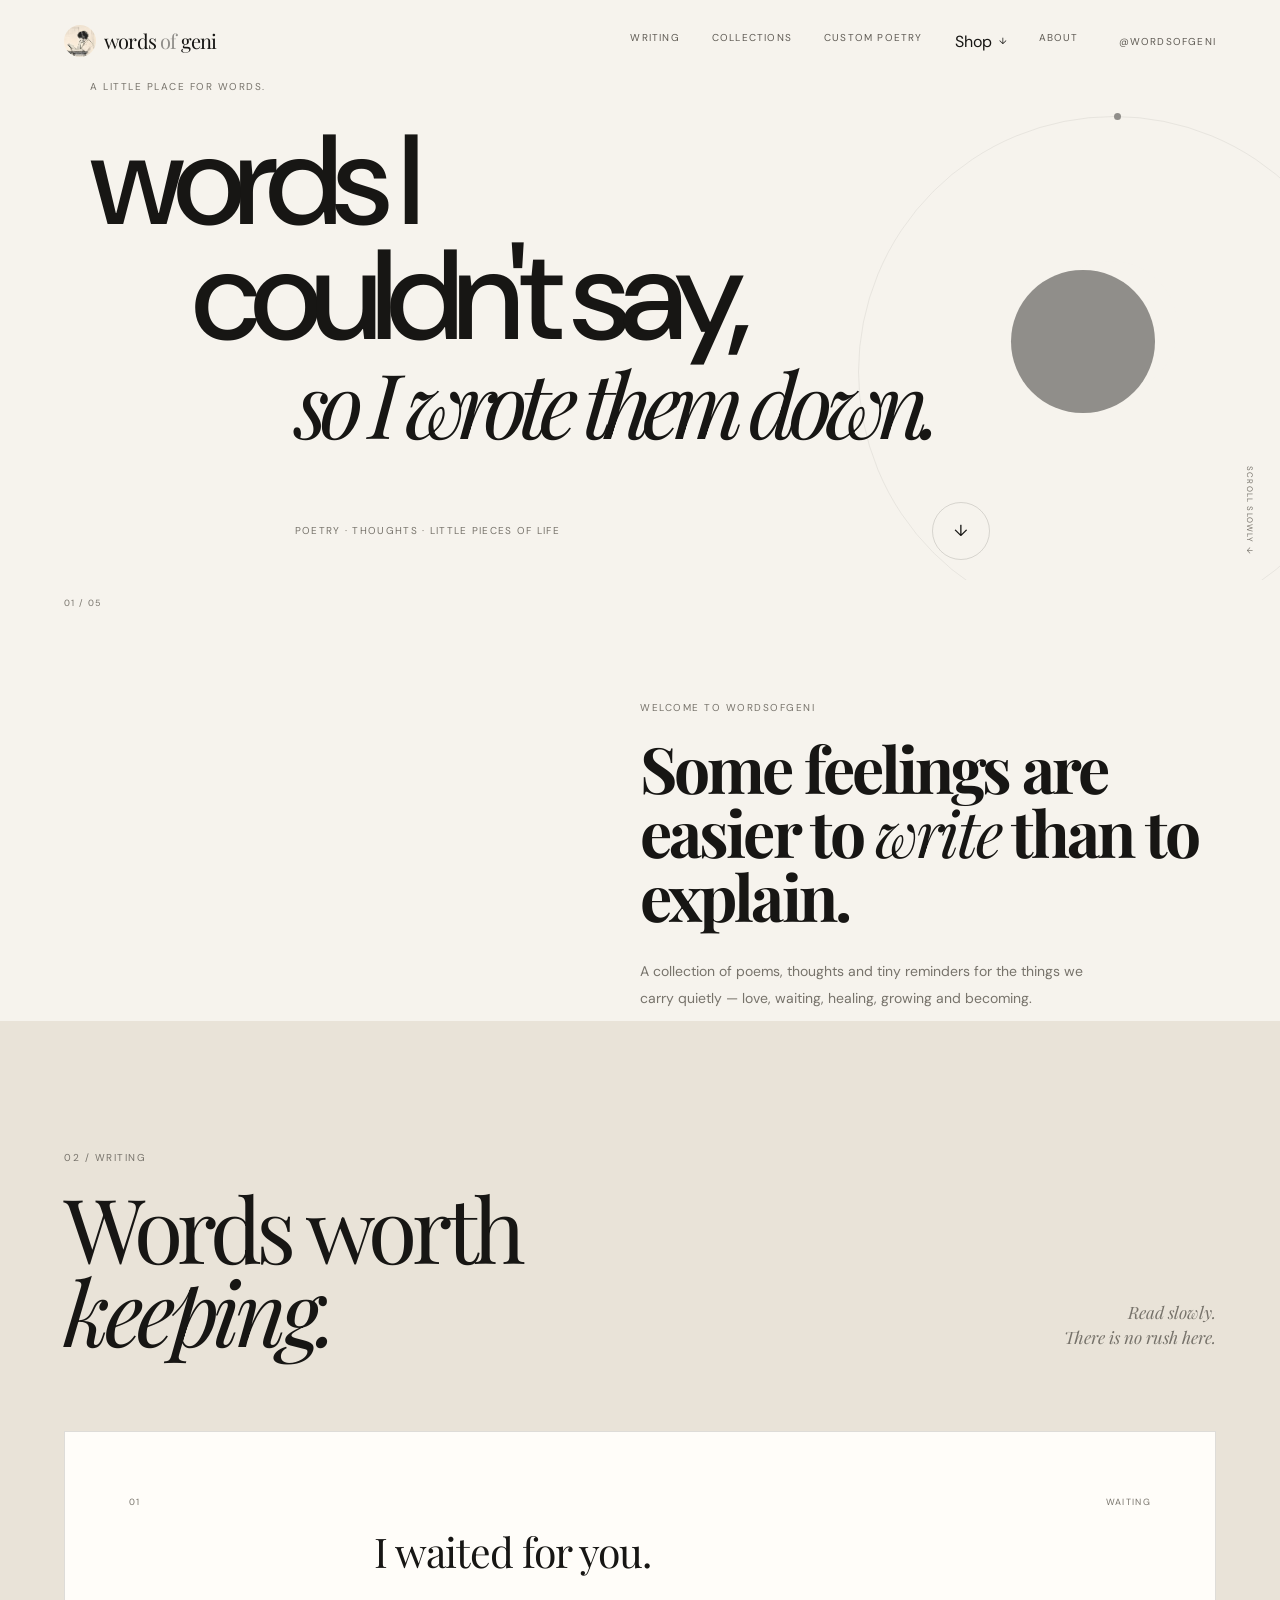
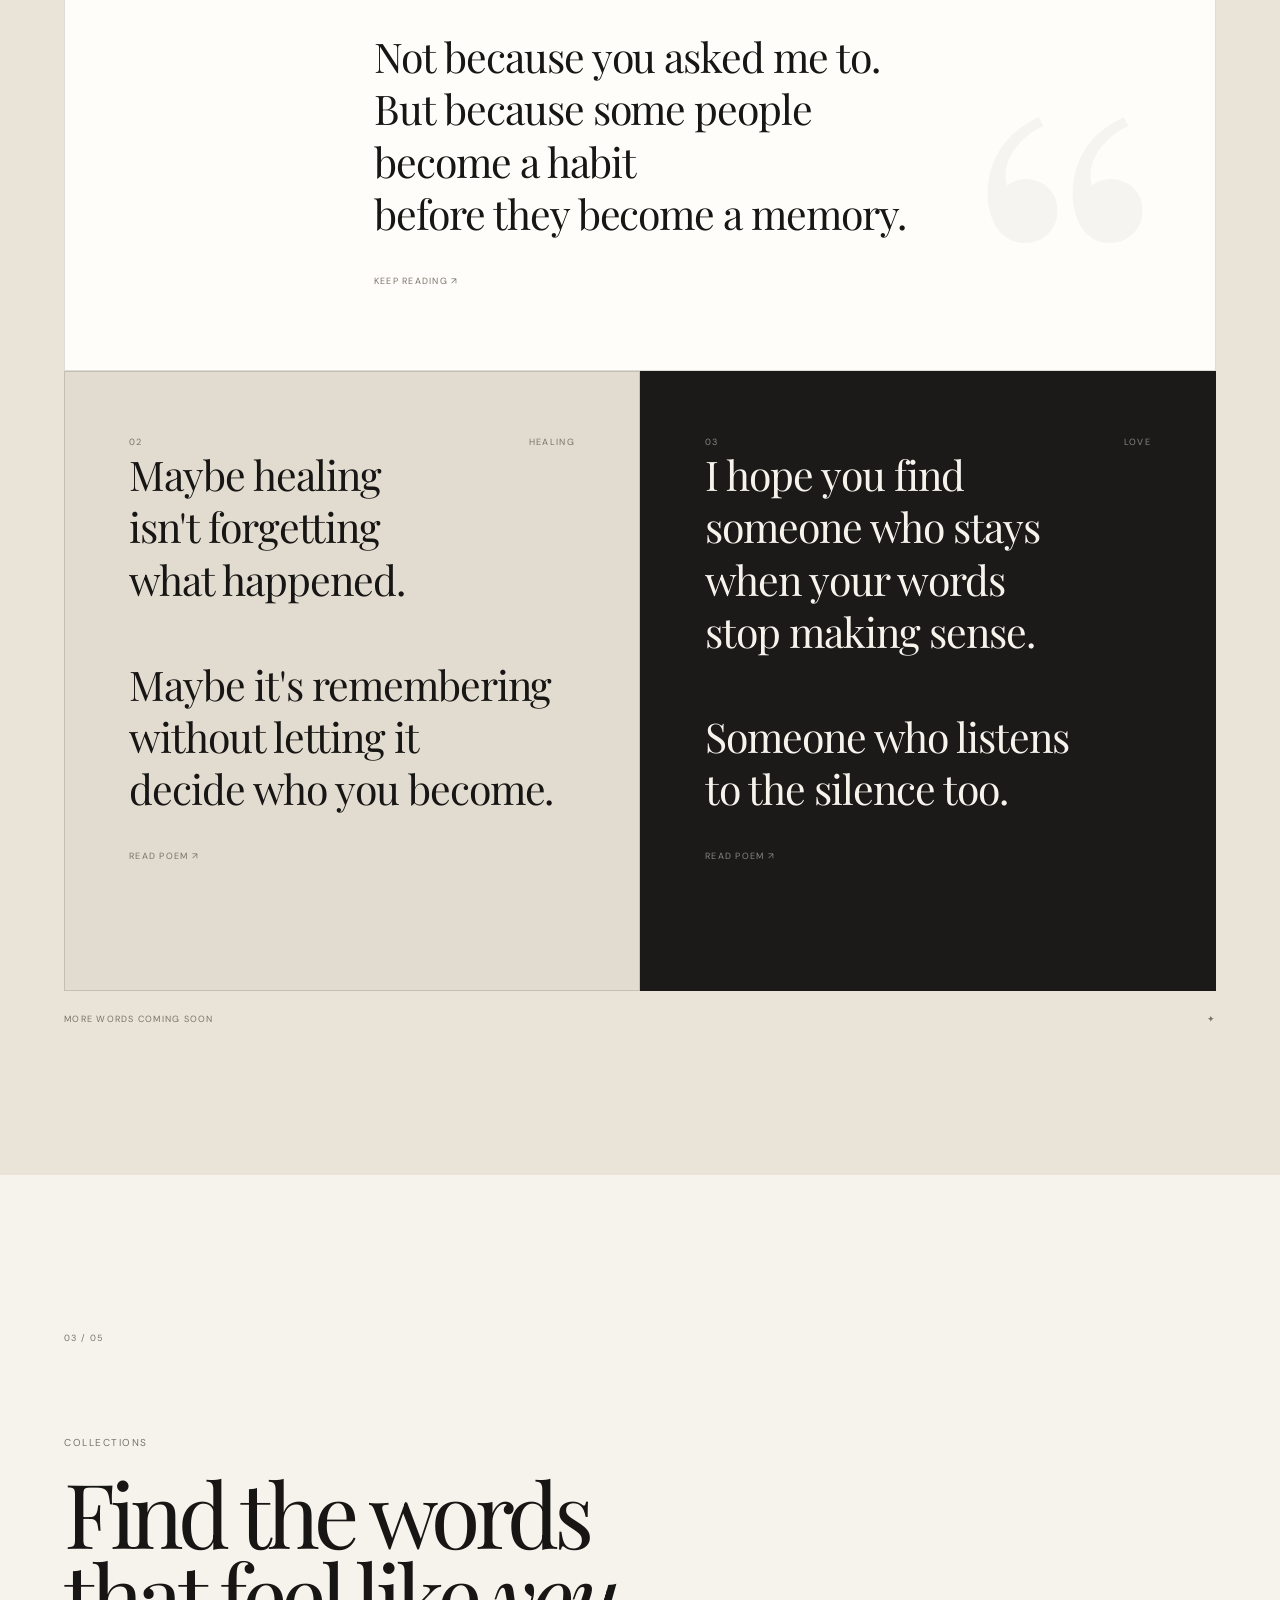
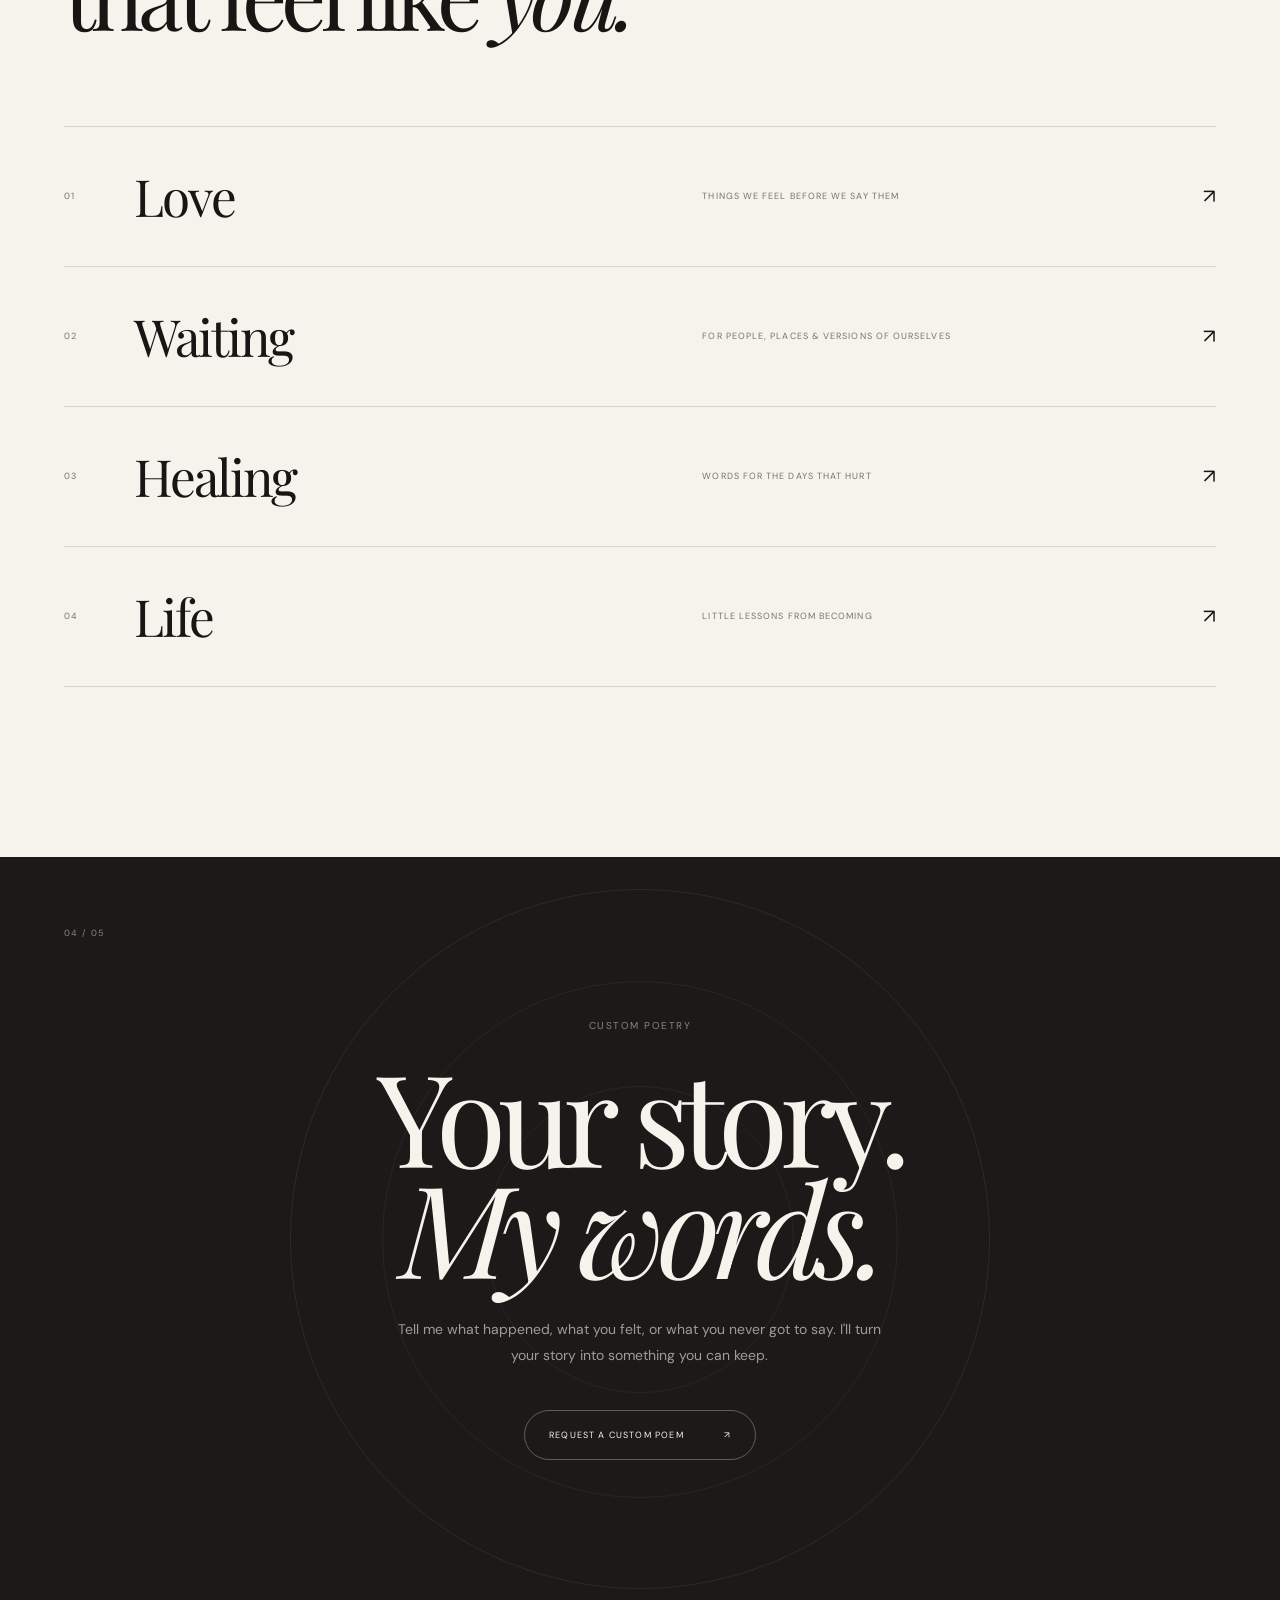
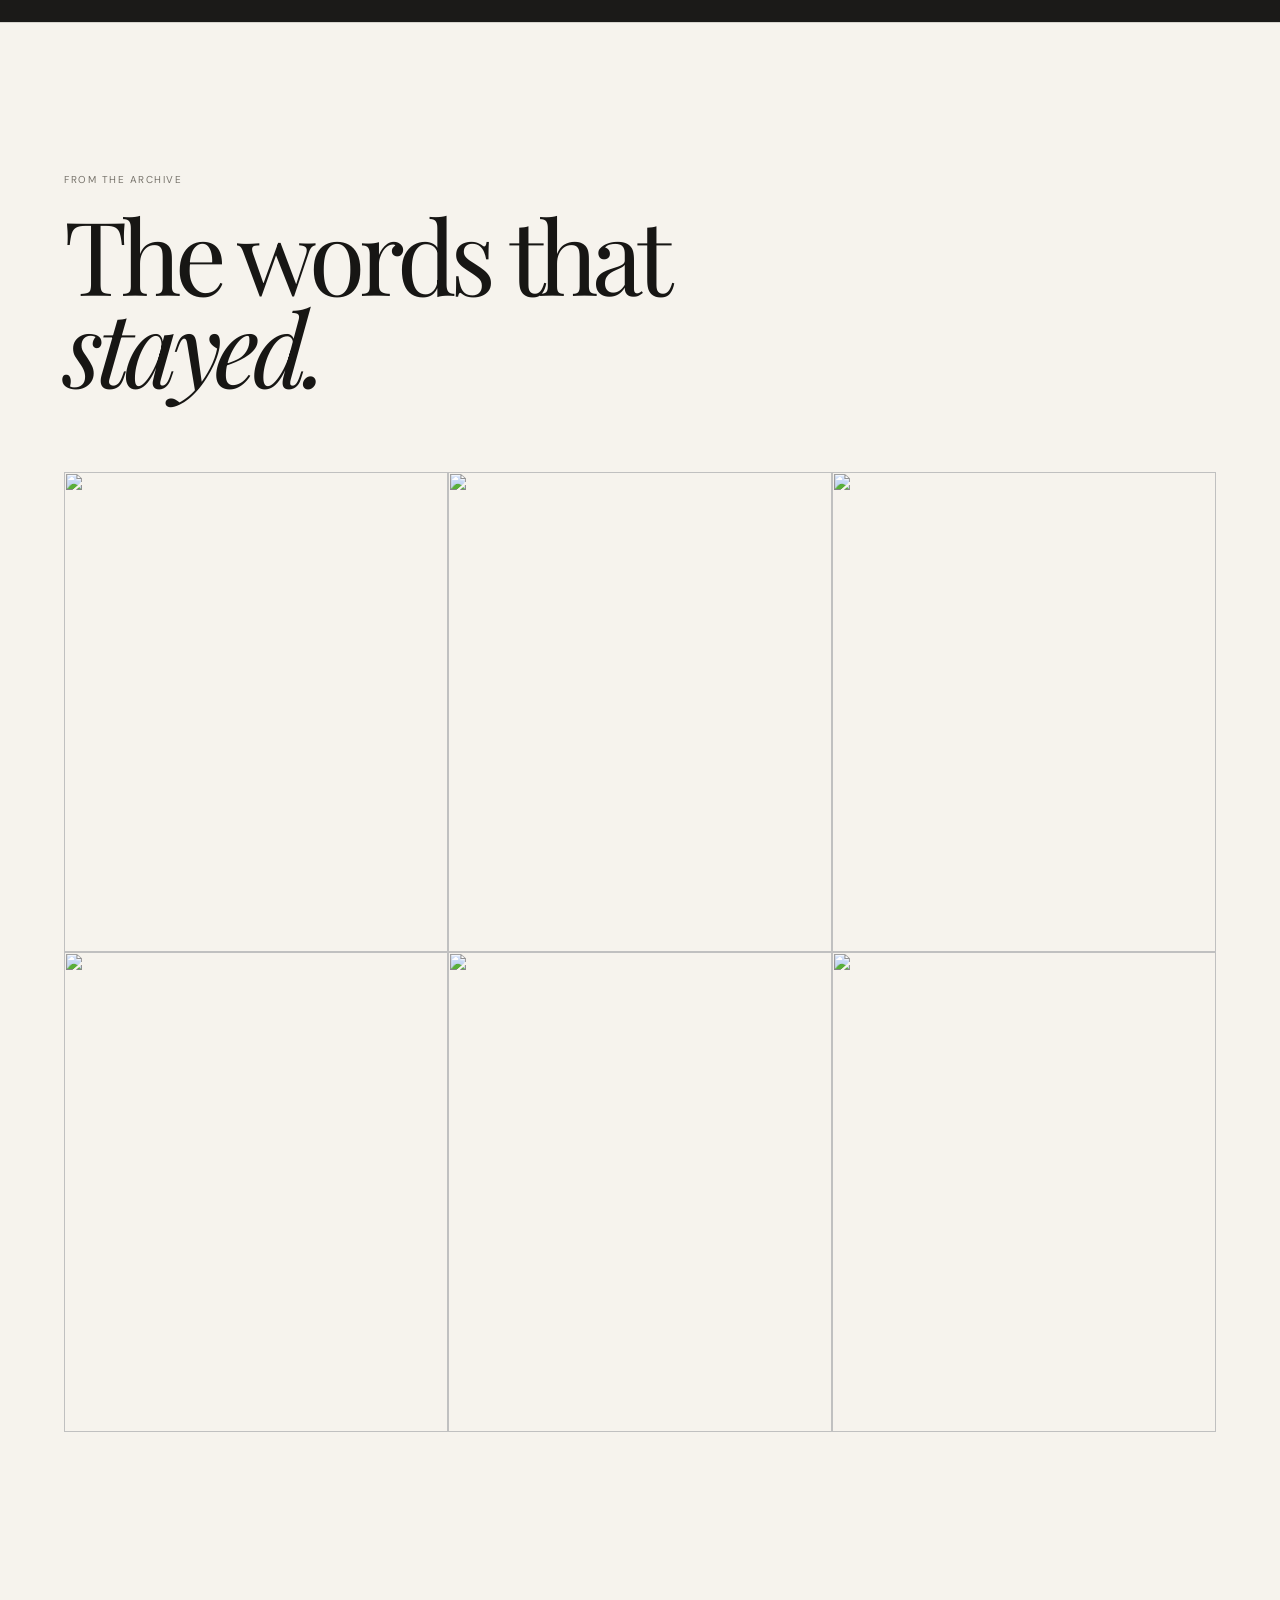
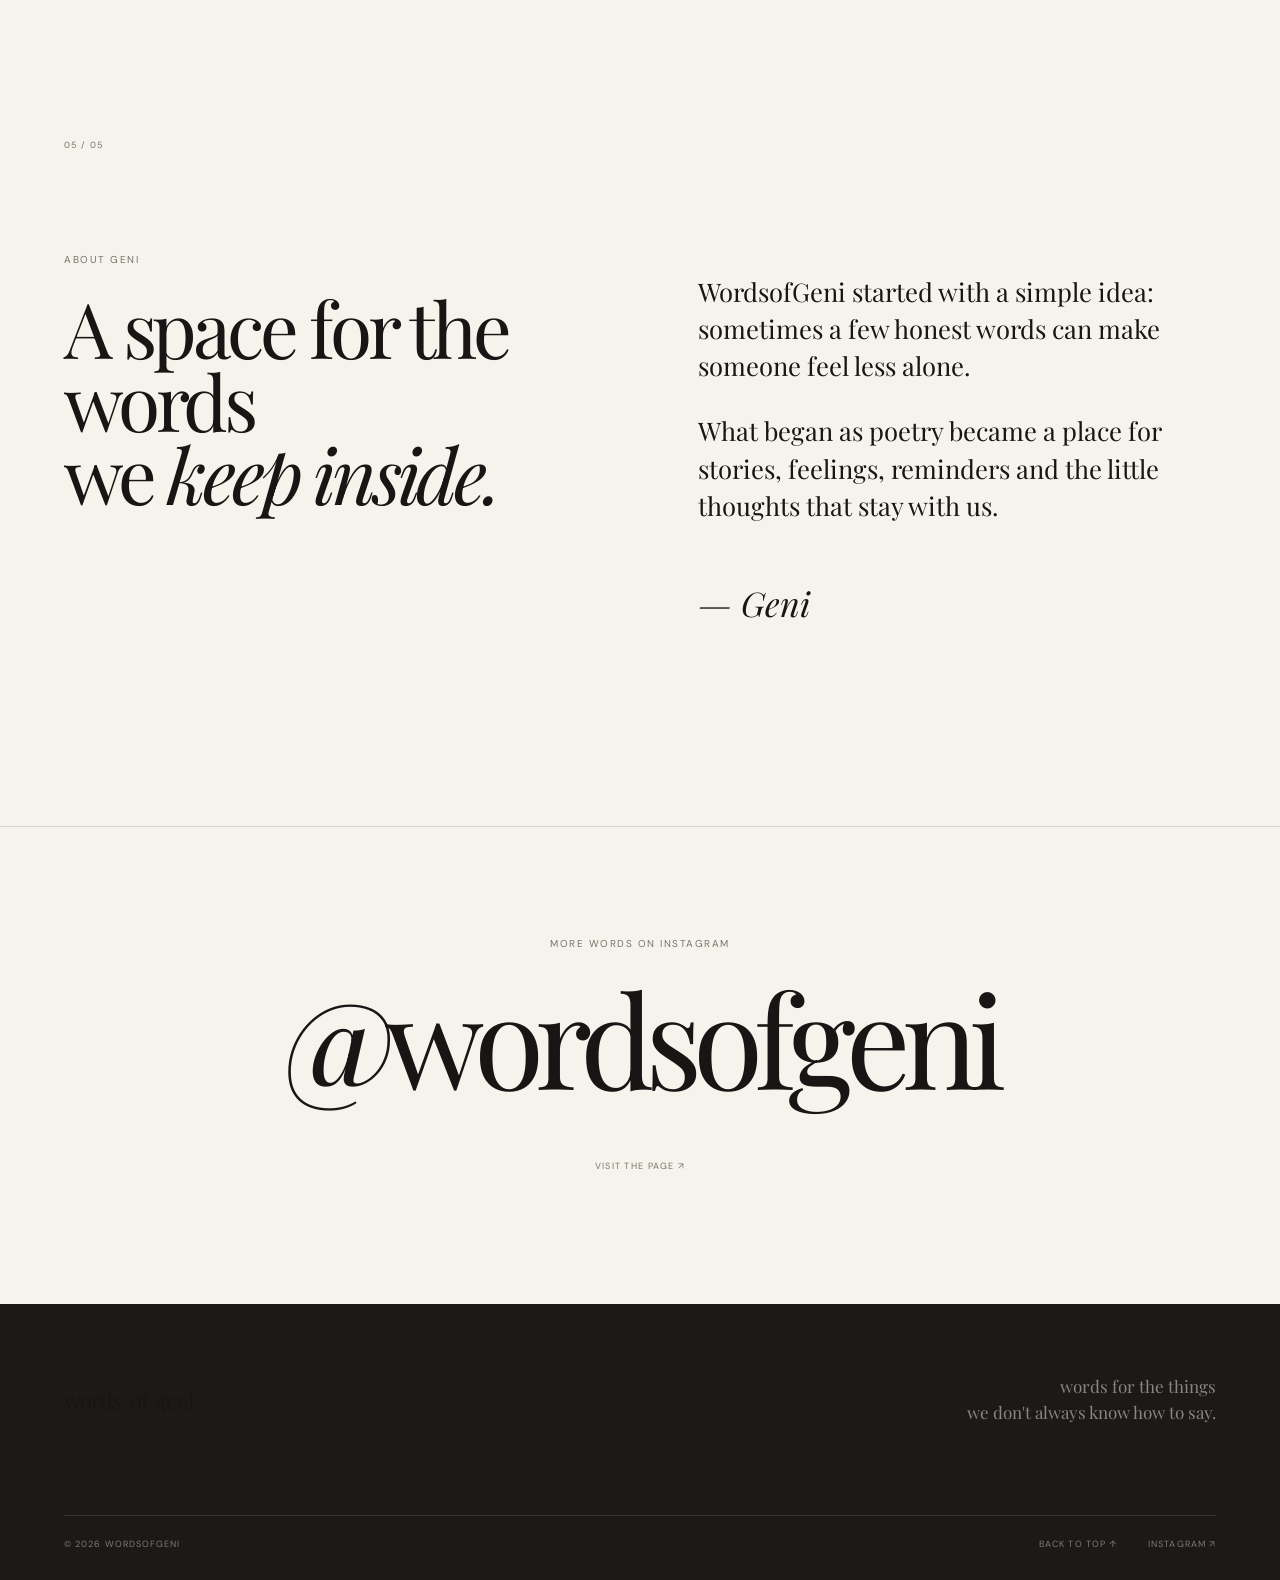
==== commit 4ab961b0: "Update WordsofGeni website" ====
--- a/index.html
+++ b/index.html
@@ -109,11 +109,34 @@
     <div class="mobile-menu">
 
         <nav>
+
             <a href="#writing">Writing</a>
+
             <a href="#collections">Collections</a>
-            <a href="#custom">Custom Poetry</a>
+
+            <a href="custom-poem.html">Custom Poetry</a>
+            <!-- MOBILE SHOP -->
+            <div class="mobile-shop">
+                <button class="mobile-shop-trigger">
+                    <span>Shop</span>
+                    <span class="mobile-shop-arrow">↓</span>
+                </button>
+                <div class="mobile-shop-links">
+                    <a href="./book.html">
+                        <span>01</span>
+                        Books
+                    </a>
+                    <a href="./Wallpaper/wallpaper.html">
+                        <span>02</span>
+                        Wallpapers
+                    </a>
+                    <a href="./templates.html">
+                        <span>03</span>
+                        Templates
+                    </a>
+                </div>
+            </div>
             <a href="#about">About</a>
-
             <a href="https://instagram.com/wordsofgeni" target="_blank">
                 Instagram ↗
             </a>
--- a/style.css
+++ b/style.css
@@ -450,14 +450,53 @@
   font-family: var(--serif);
   font-size: 42px;
 }
-
+.mobile-shop {
+    width: 100%;
+}
+
+.mobile-shop-trigger {
+    width: 100%;
+    display: flex;
+    align-items: center;
+    justify-content: center;
+    padding: 0;
+    margin: 0;
+    border: none;
+    background: none;
+    color: inherit;
+    font: inherit;
+    text-align: left;
+    cursor: pointer;
+}
+.mobile-shop-trigger span {
+    font-size: 42px;
+}
+.mobile-shop-links {
+    display: none;
+    padding-left: 20px;
+}
+
+.mobile-shop.open .mobile-shop-links {
+    display: block;
+}
+
+.mobile-shop-links a {
+    display: grid;
+    padding: 5px 0;
+}
+
+.mobile-shop-links a span {
+    margin-right: 10px;
+    font-size: 9px;
+    color: var(--muted);
+}
 
 /* =========================
    COMMON
 ========================= */
 
 .section {
-  padding: 150px 5vw;
+  padding: 10px 5vw;
 }
 
 
@@ -499,15 +538,11 @@
 ========================= */
 
 .hero {
-  min-height: 100vh;
-
+  min-height: auto;
   position: relative;
-
   display: flex;
   align-items: center;
-
-  padding: 100px 5vw 60px;
-
+  padding: 20px 5vw;
   overflow: hidden;
 }
 
@@ -696,13 +731,6 @@
 /* =========================
    INTRO
 ========================= */
-
-.intro {
-  padding-top: 170px;
-  padding-bottom: 180px;
-}
-
-
 .two-column {
   display: grid;
   grid-template-columns: 1fr 1fr;
@@ -1436,14 +1464,10 @@
   .section {
     padding-left: 24px;
     padding-right: 24px;
-
-    padding-top: 100px;
-    padding-bottom: 110px;
   }
 
 
   .hero {
-    min-height: 95vh;
 
     padding-left: 24px;
     padding-right: 24px;
@@ -2450,7 +2474,7 @@
 }
 
 /* =========================
-   ARCHIVE OLD Post 
+   ARCHIVE OLD Post
 ========================= */
 
 .archive-section {
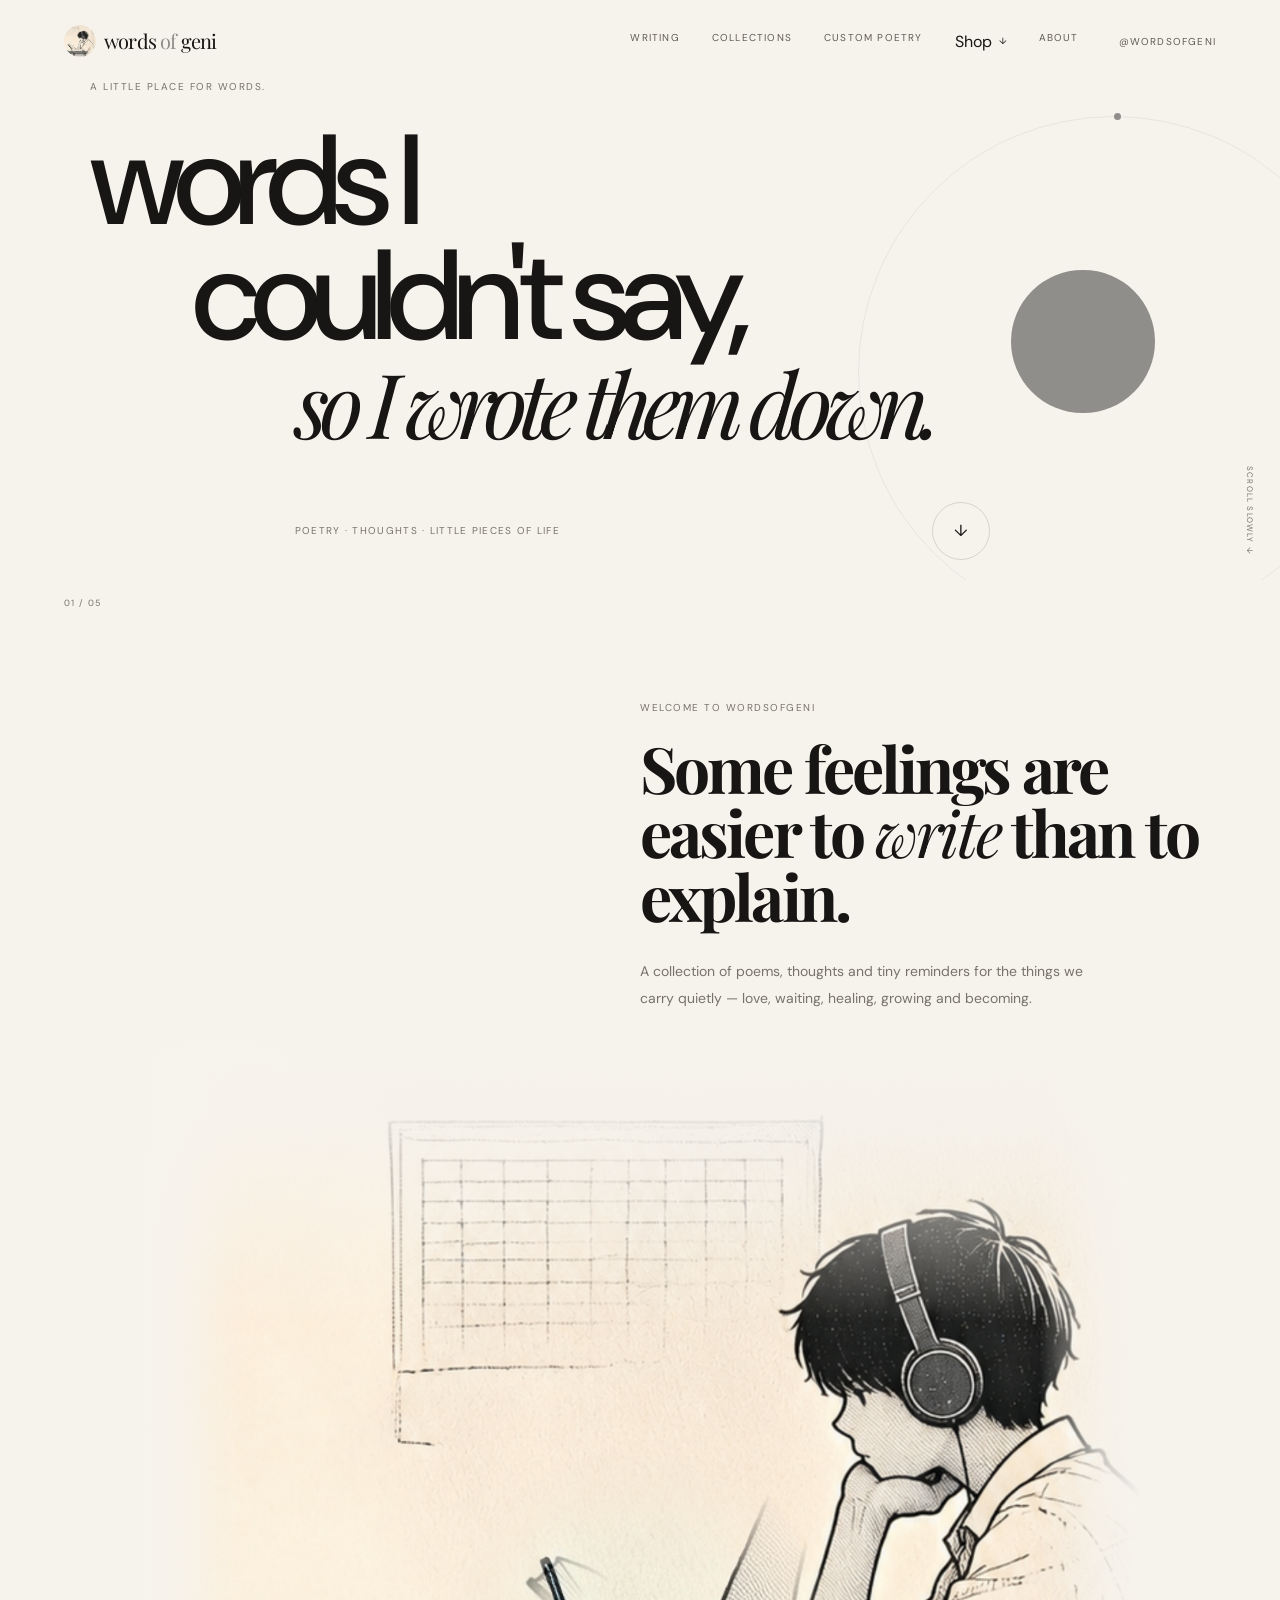
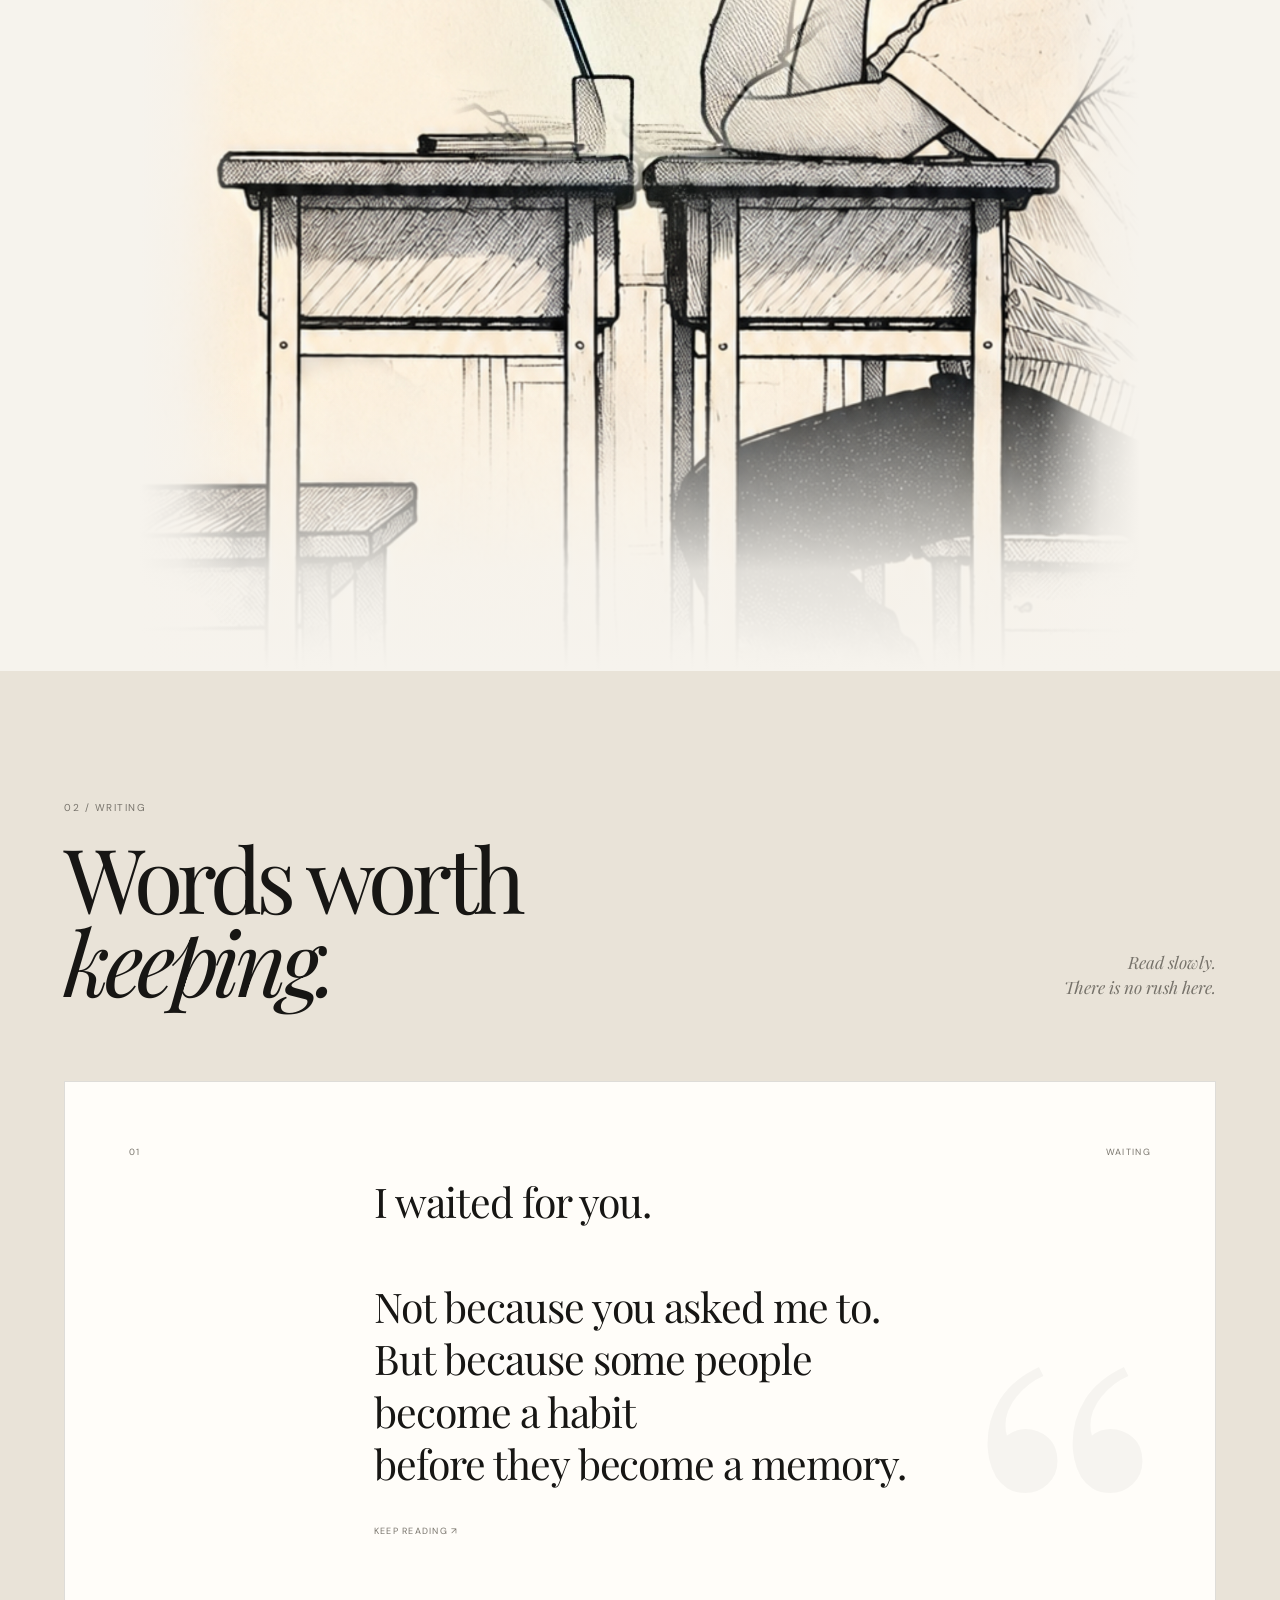
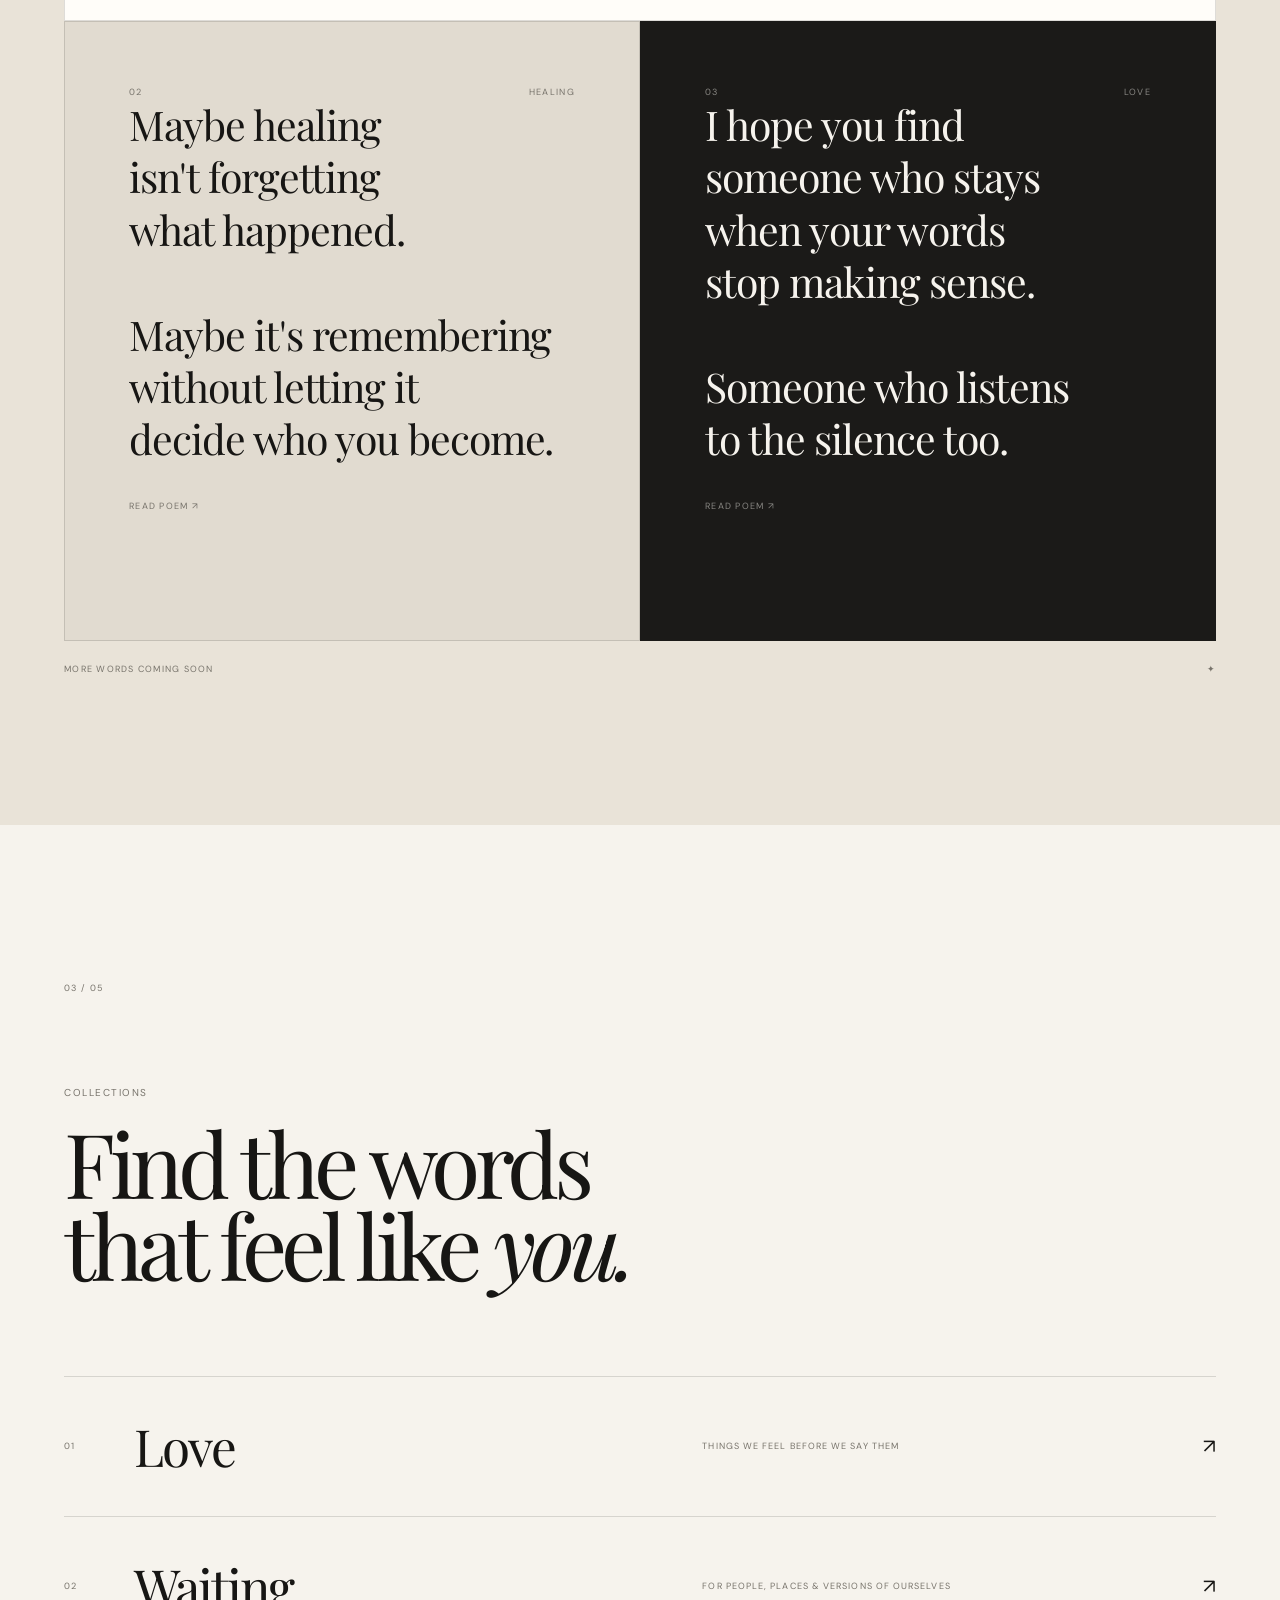
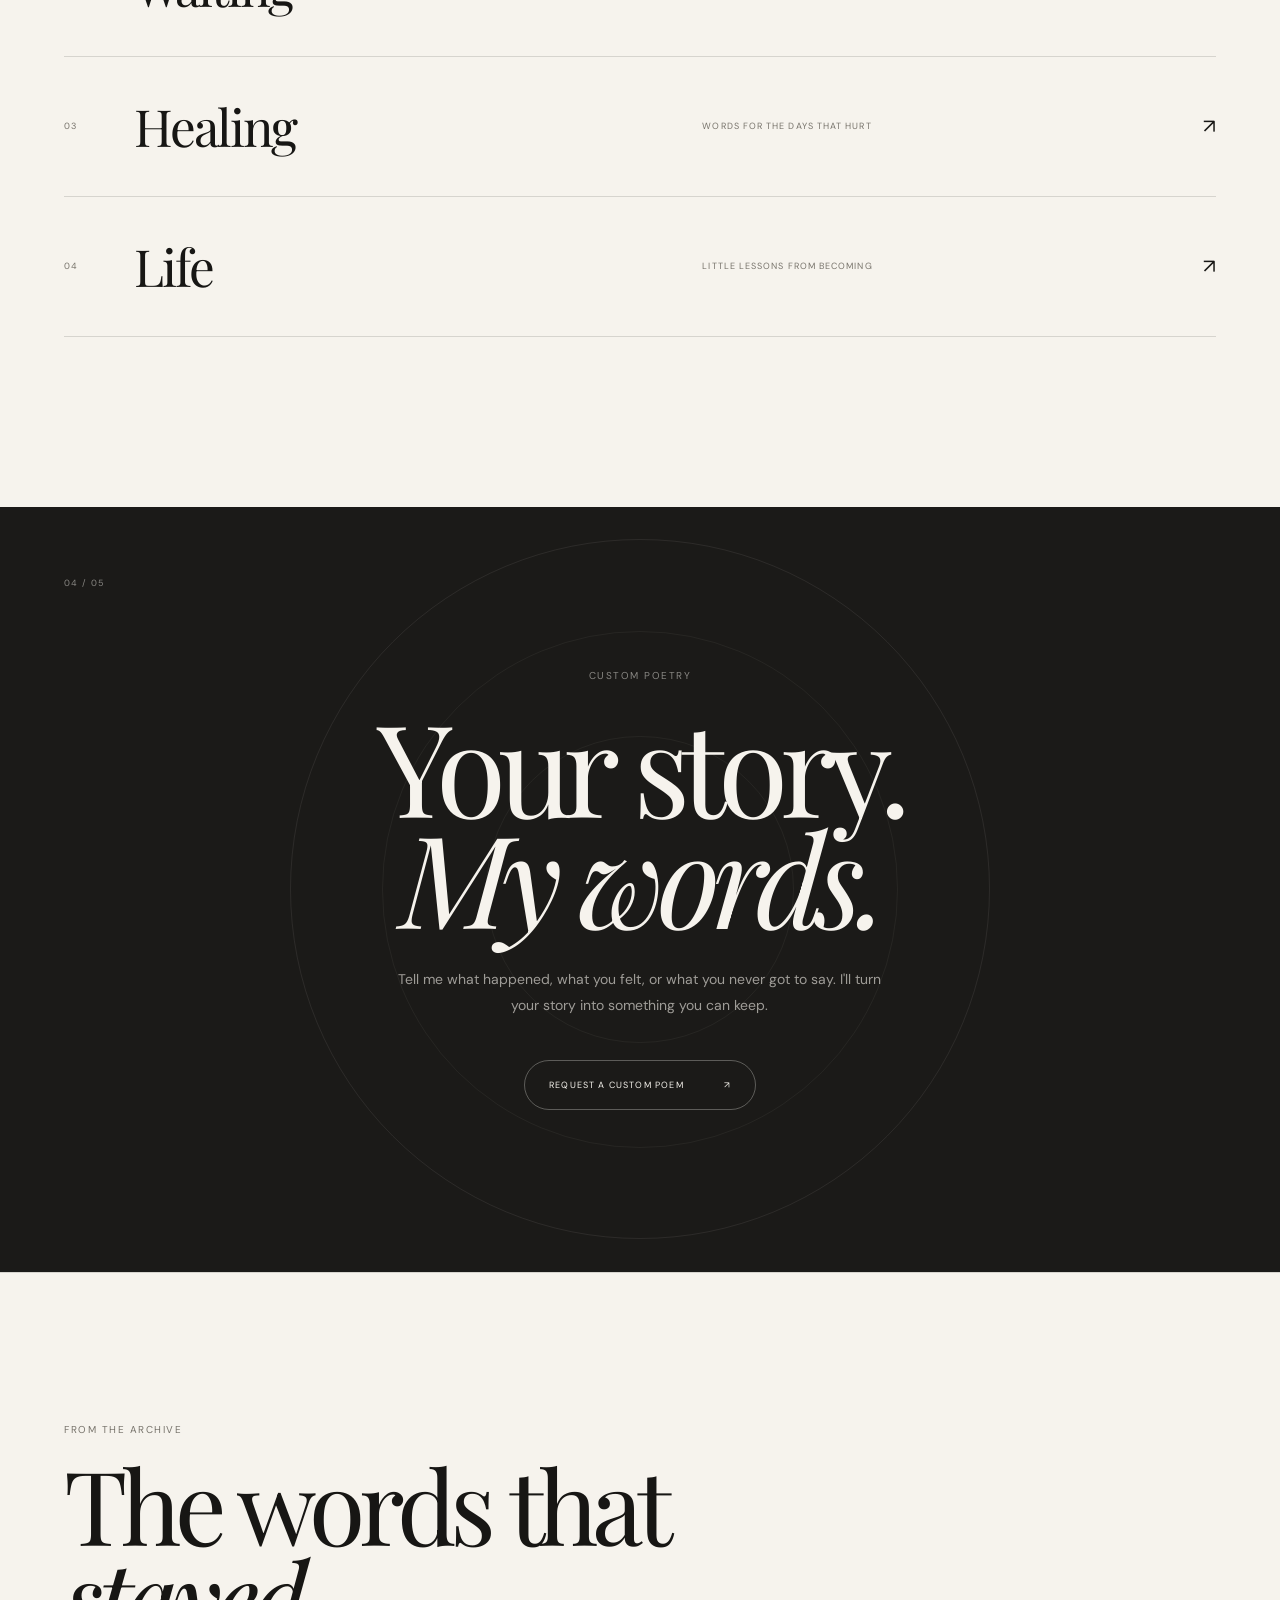
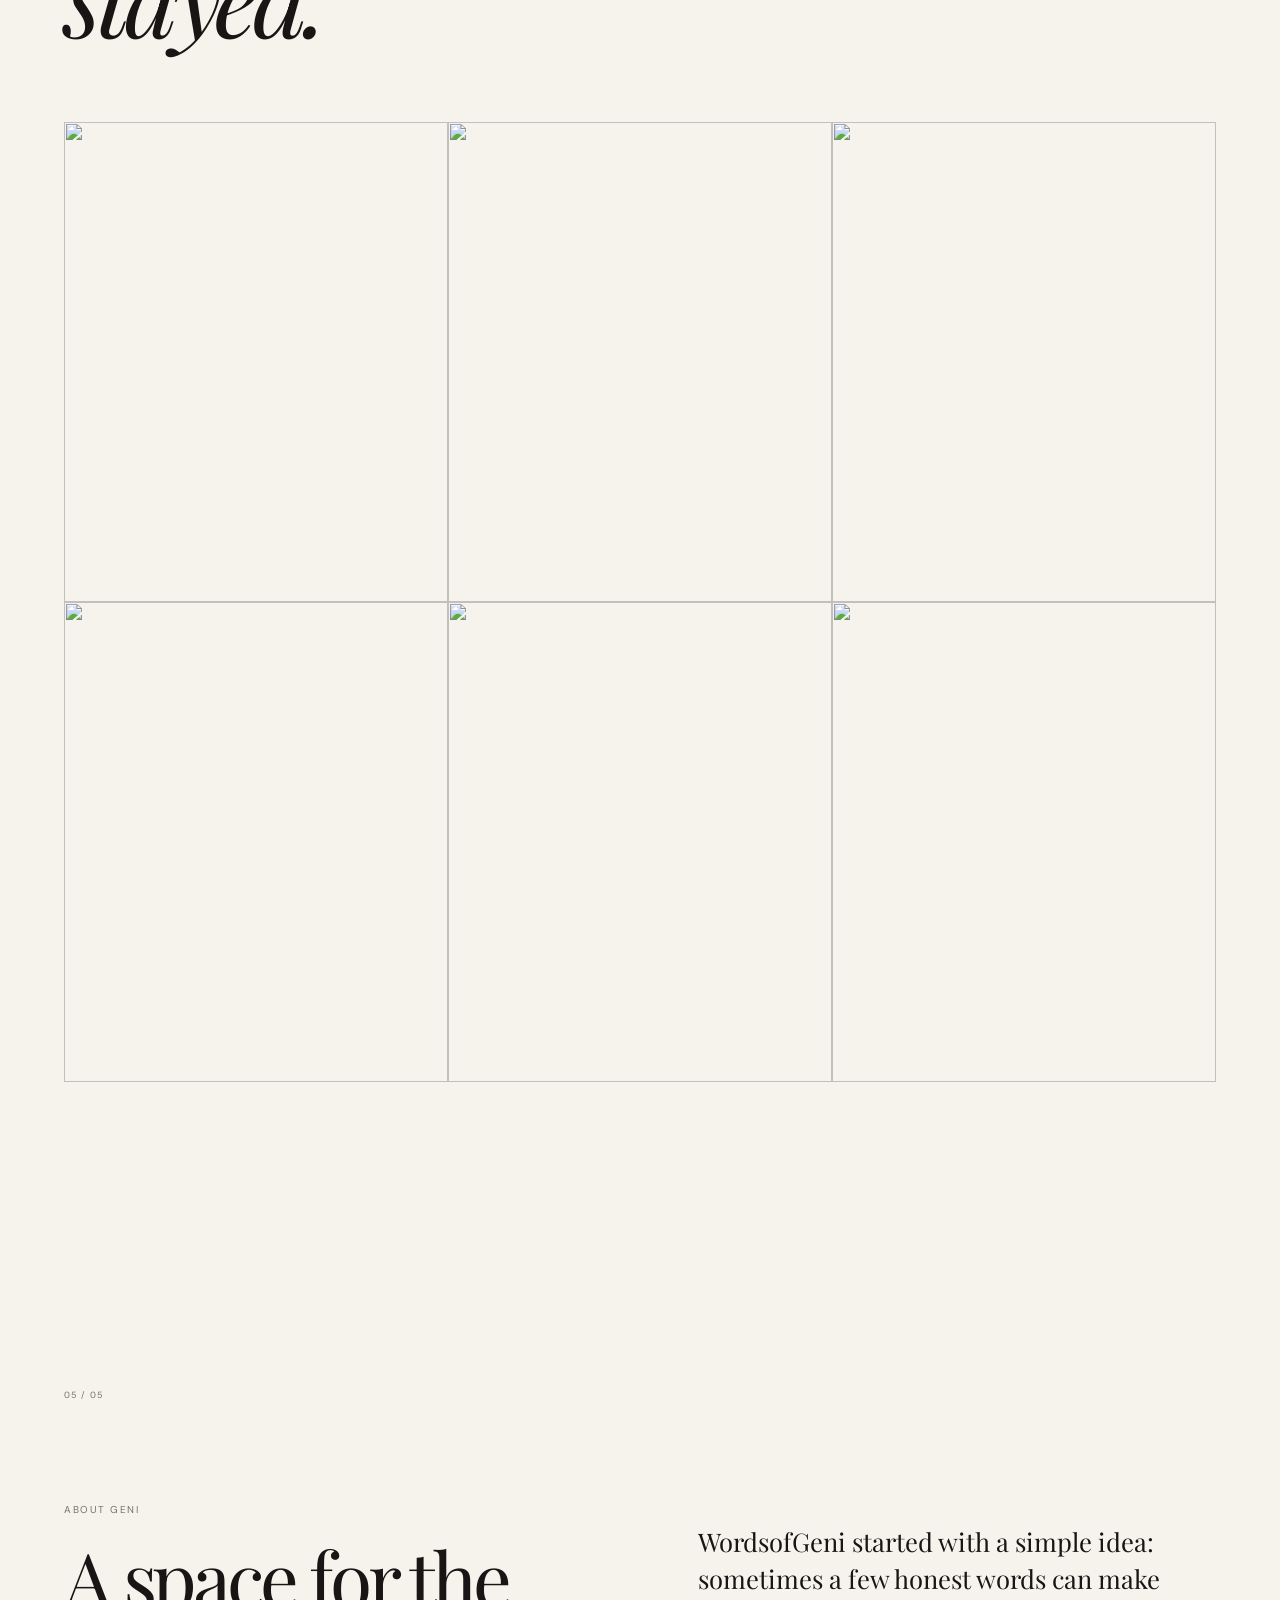
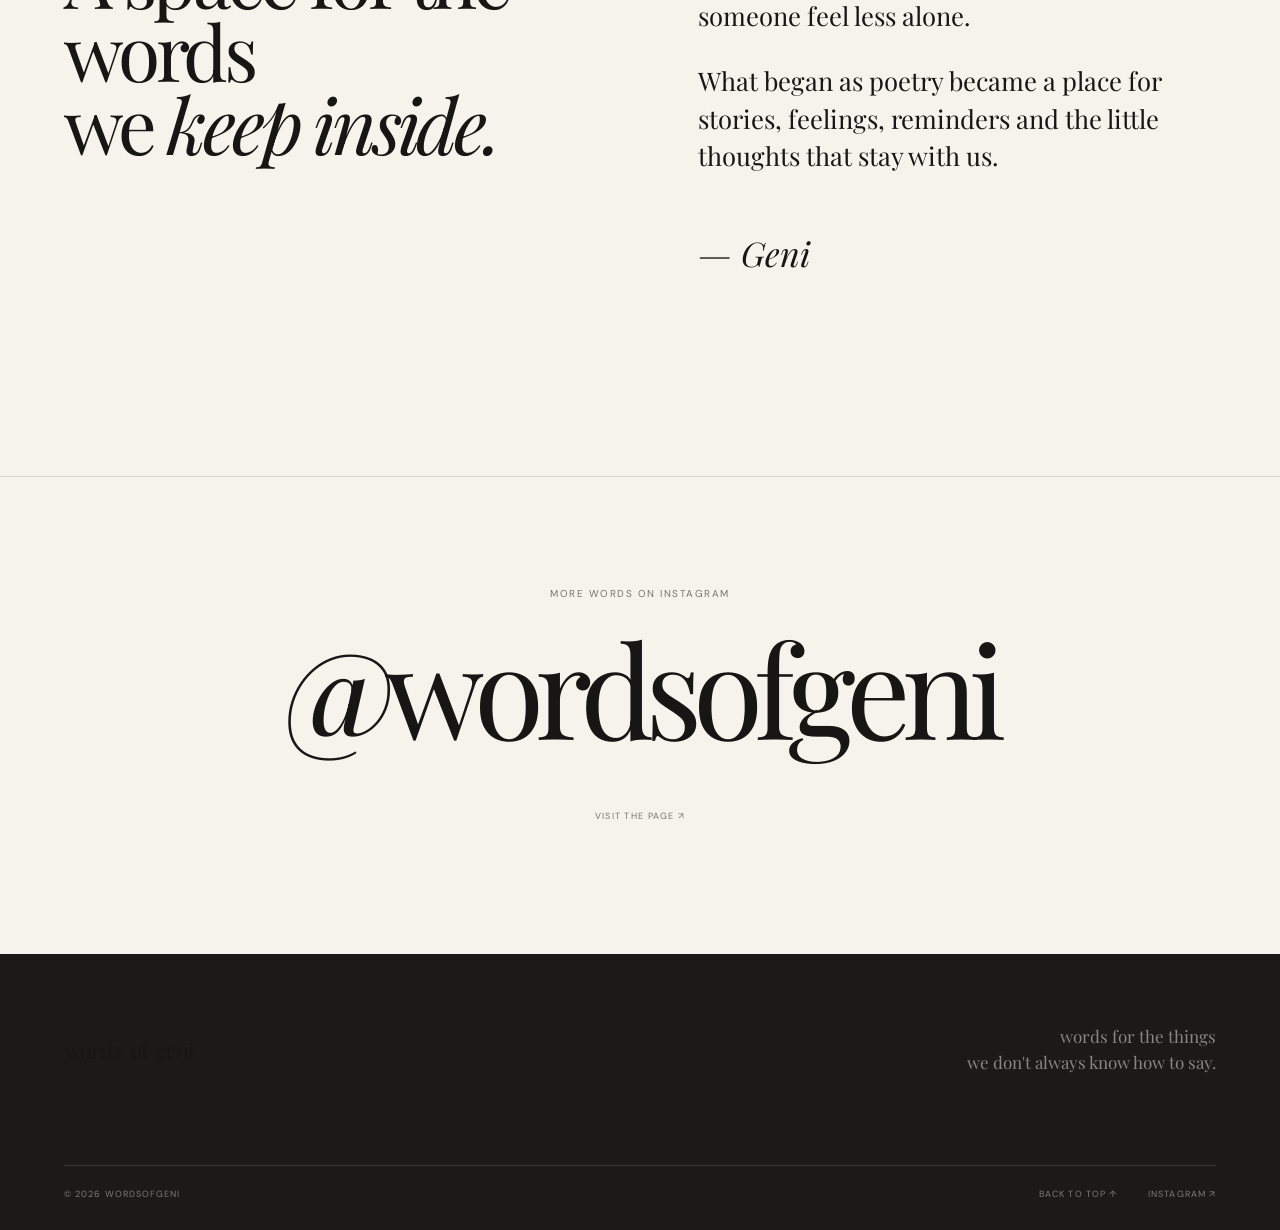
==== commit 41ae78e6: "Update WordsofGeni website" ====
--- a/index.html
+++ b/index.html
@@ -5,18 +5,54 @@
     <meta charset="UTF-8" />
     <meta name="viewport" content="width=device-width, initial-scale=1.0" />
 
-    <title>WordsofGeni</title>
-    <link rel="icon" type="image/jpeg" href="img/geni.jpg">
-
-    <meta name="description" content="WordsofGeni — poetry, thoughts, feelings and little pieces of life." />
-
+    <!-- Google Search Console -->
+    <meta name="google-site-verification" content="u4FTCMvtaNWl7c4v05hlwYKdQrp3ryOJfuFdF0HwFu8" />
+
+    <!-- SEO -->
+    <title>Unsaid Words of Geni — Poetry, Shayari & Unsaid Feelings</title>
+
+    <meta name="description"
+        content="Unsaid Words of Geni — a collection of poetry, shayari and words about love, waiting, healing and feelings left unsaid." />
+
+    <meta name="keywords"
+        content="Unsaid Words of Geni, WordsofGeni, poetry, shayari, love poetry, emotional poetry, healing quotes, unsaid feelings, waiting quotes" />
+
+    <meta name="author" content="Unsaid Words of Geni" />
+
+    <!-- Search engines should index this page -->
+    <meta name="robots" content="index, follow" />
+
+    <!-- Canonical URL -->
+    <link rel="canonical" href="https://unsaidwordsofgeni.netlify.app/" />
+
+    <!-- Open Graph / Social Sharing -->
+    <meta property="og:type" content="website" />
+    <meta property="og:url" content="https://unsaidwordsofgeni.netlify.app/" />
+    <meta property="og:title" content="Unsaid Words of Geni — Poetry & Unsaid Feelings" />
+    <meta property="og:description"
+        content="Poetry, shayari and words about love, waiting, healing and feelings left unsaid." />
+    <meta property="og:image" content="https://unsaidwordsofgeni.netlify.app/img/geni.jpg" />
+
+    <!-- Twitter / X Sharing -->
+    <meta name="twitter:card" content="summary_large_image" />
+    <meta name="twitter:title" content="Unsaid Words of Geni — Poetry & Unsaid Feelings" />
+    <meta name="twitter:description"
+        content="Poetry, shayari and words about love, waiting, healing and feelings left unsaid." />
+    <meta name="twitter:image" content="https://unsaidwordsofgeni.netlify.app/img/geni.jpg" />
+
+    <!-- Favicon -->
+    <link rel="icon" type="image/jpeg" href="img/geni.jpg" />
+
+    <!-- Performance -->
     <link rel="preconnect" href="https://fonts.googleapis.com" />
     <link rel="preconnect" href="https://fonts.gstatic.com" crossorigin />
 
+    <!-- Fonts -->
     <link
         href="https://fonts.googleapis.com/css2?family=DM+Sans:wght@400;500;600&family=Playfair+Display:ital,wght@0,400;0,500;1,400;1,500&display=swap"
         rel="stylesheet" />
 
+    <!-- Styles -->
     <link rel="stylesheet" href="style.css" />
 </head>
 
@@ -241,7 +277,15 @@
 
         </section>
 
-
+        <section class="image-reveal">
+
+            <img class="reveal-primary" src="img/after.jpg" alt="">
+
+            <div class="reveal-after">
+                <img src="img/before.jpg" alt="">
+            </div>
+
+        </section>
 
         <!-- WRITING -->
         <section class="writing section" id="writing">
--- a/style.css
+++ b/style.css
@@ -64,13 +64,10 @@
   position: fixed;
   inset: 0;
   z-index: 9999;
-
   display: grid;
   place-items: center;
-
   background: var(--ink);
   color: var(--paper);
-
   transition:
     transform 1s var(--ease);
 }
@@ -2549,4 +2546,101 @@
     grid-template-columns: 1fr;
   }
 
+}
+.image-reveal {
+    position: relative;
+    width: 100%;
+    max-width: 1000px;
+    aspect-ratio: 4 / 5;
+    overflow: hidden;
+    cursor: default;
+    margin: 0 auto;
+    background: transparent;
+}
+
+/* PRIMARY IMAGE */
+
+.reveal-primary {
+    position: absolute;
+    inset: 0;
+    width: 100%;
+    height: 100%;
+    object-fit: cover;
+    z-index: 1;
+}
+
+
+/* AFTER / BEFORE IMAGE */
+
+.reveal-after {
+    position: absolute;
+    inset: 0;
+    width: 100%;
+    height: 100%;
+    pointer-events: none;
+    z-index: 2;
+
+    -webkit-mask-image: radial-gradient(
+        circle 200px at 50% 50%,
+        black 0%,
+        black 35%,
+        rgba(0, 0, 0, .8) 55%,
+        rgba(0, 0, 0, .4) 72%,
+        transparent 100%
+    );
+
+    mask-image: radial-gradient(
+        circle 200px at 50% 50%,
+        black 0%,
+        black 35%,
+        rgba(0, 0, 0, .8) 55%,
+        rgba(0, 0, 0, .4) 72%,
+        transparent 100%
+    );
+}
+
+.reveal-after img {
+    width: 100%;
+    height: 100%;
+    object-fit: cover;
+    display: block;
+}
+
+
+/* EDGE MELT */
+
+.image-reveal::after {
+    content: "";
+    position: absolute;
+    inset: 0;
+    pointer-events: none;
+    z-index: 3;
+
+    background:
+
+        /* LEFT + RIGHT — subtle melt */
+
+        linear-gradient(
+            to right,
+            var(--paper) 0%,
+            rgba(246, 243, 237, .8) 4%,
+            transparent 10%,
+            transparent 90%,
+            rgba(246, 243, 237, .8) 96%,
+            var(--paper) 100%
+        ),
+
+        /* TOP + BOTTOM — stronger melt */
+
+        linear-gradient(
+            to bottom,
+            var(--paper) 0%,
+            rgba(246, 243, 237, .9) 8%,
+            rgba(246, 243, 237, .45) 16%,
+            transparent 24%,
+            transparent 76%,
+            rgba(246, 243, 237, .45) 84%,
+            rgba(246, 243, 237, .9) 92%,
+            var(--paper) 100%
+        );
 }
